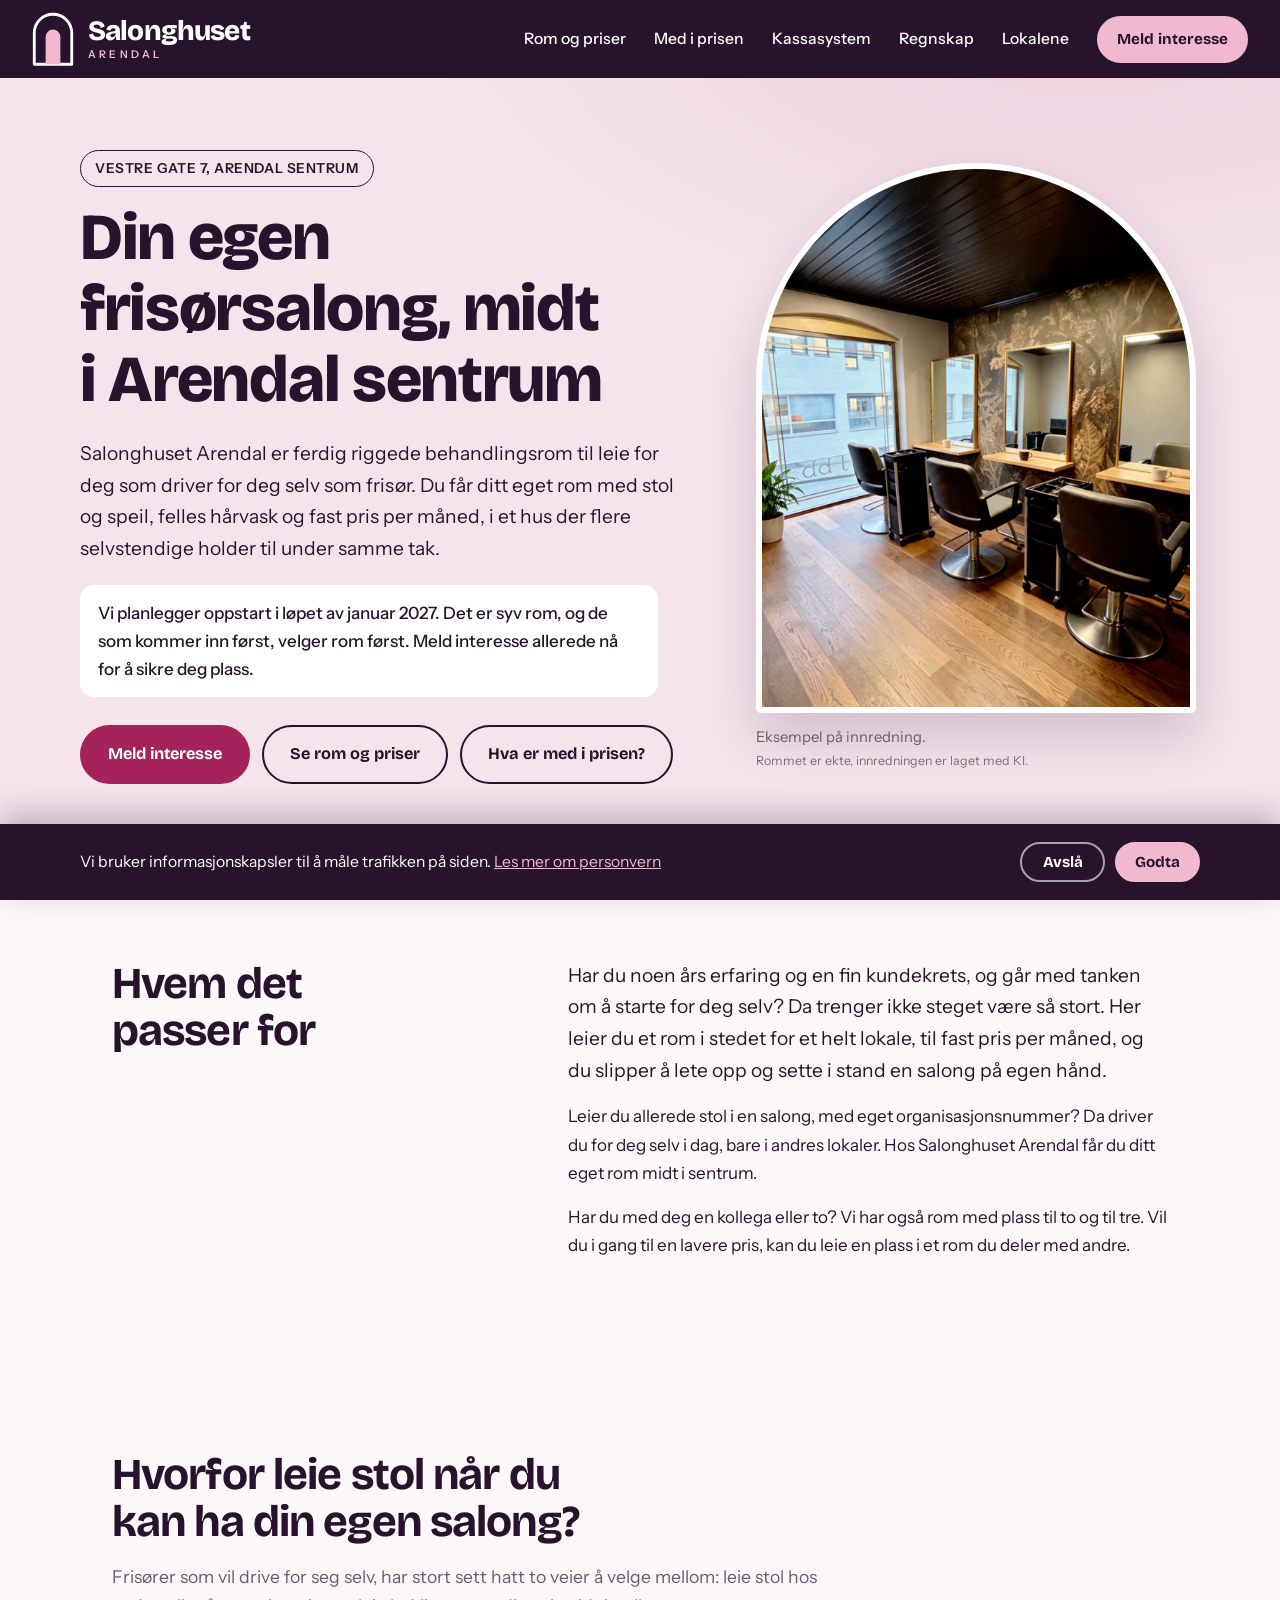
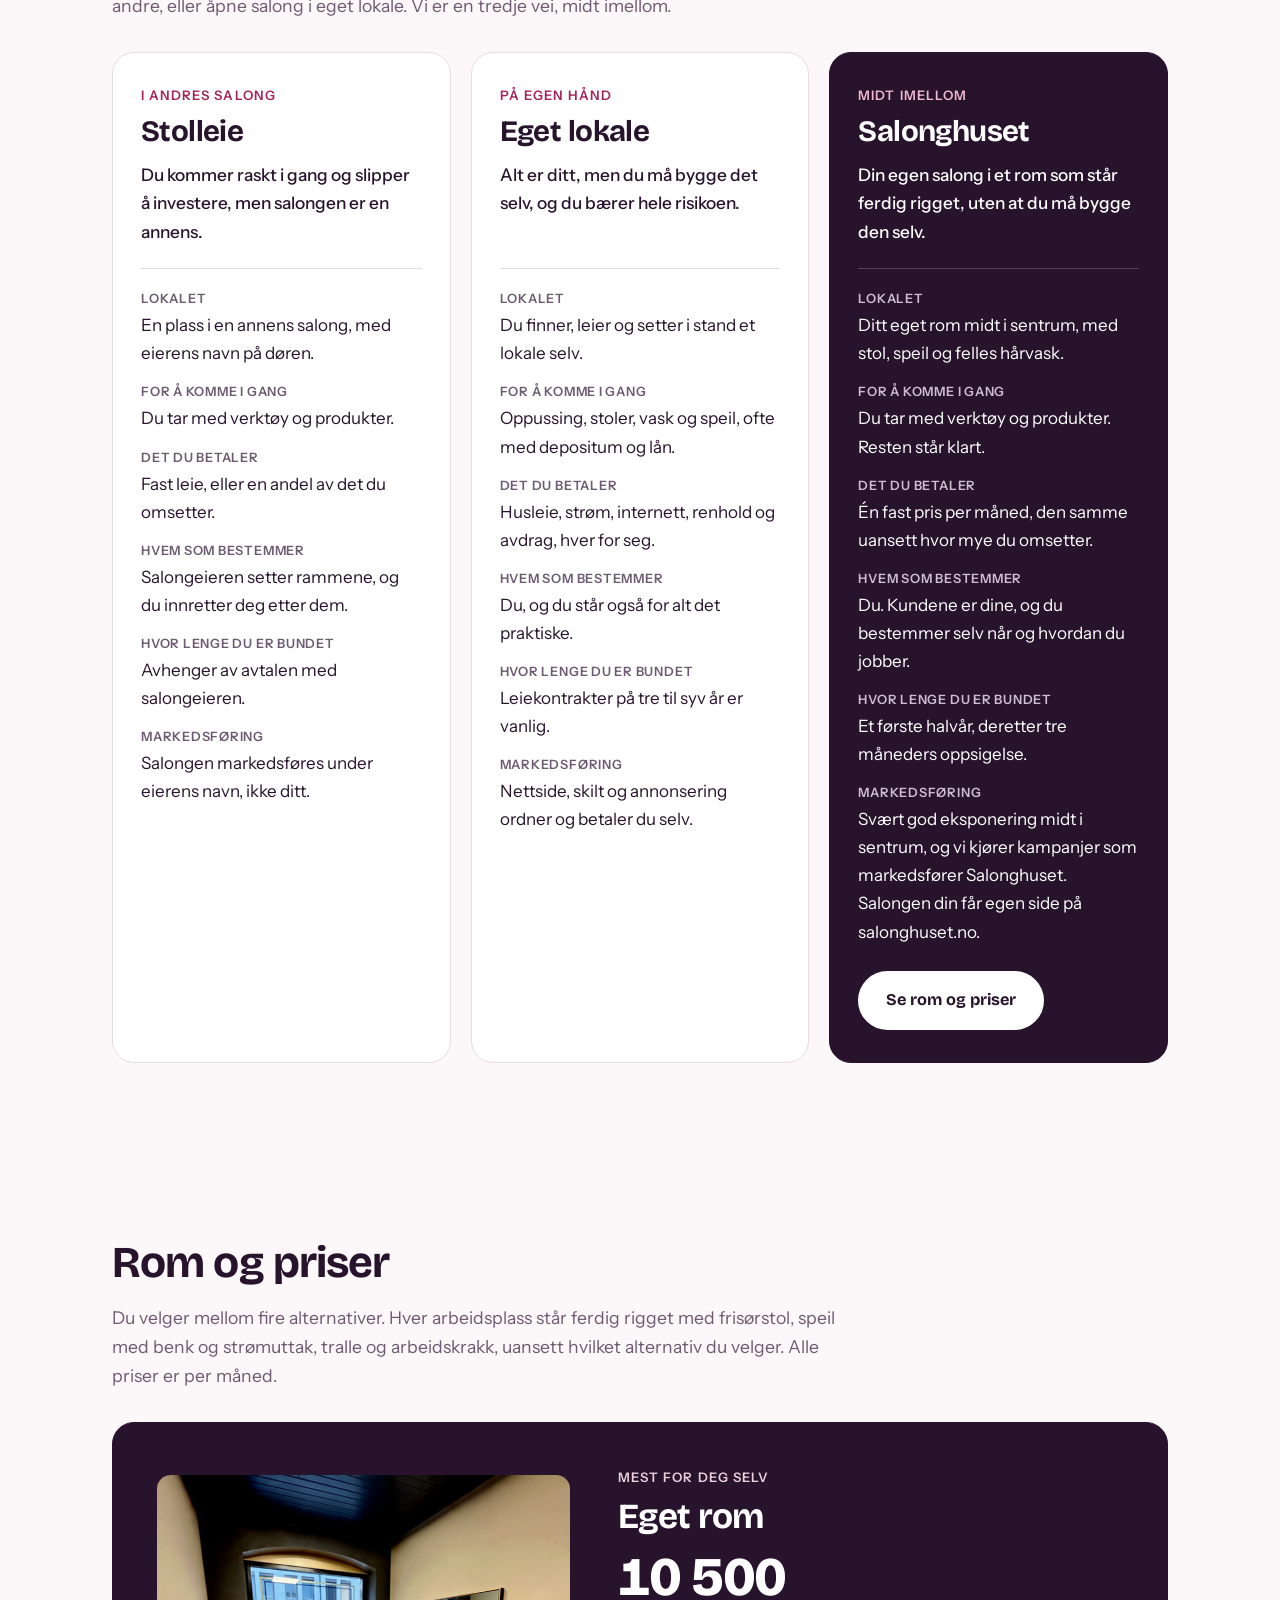
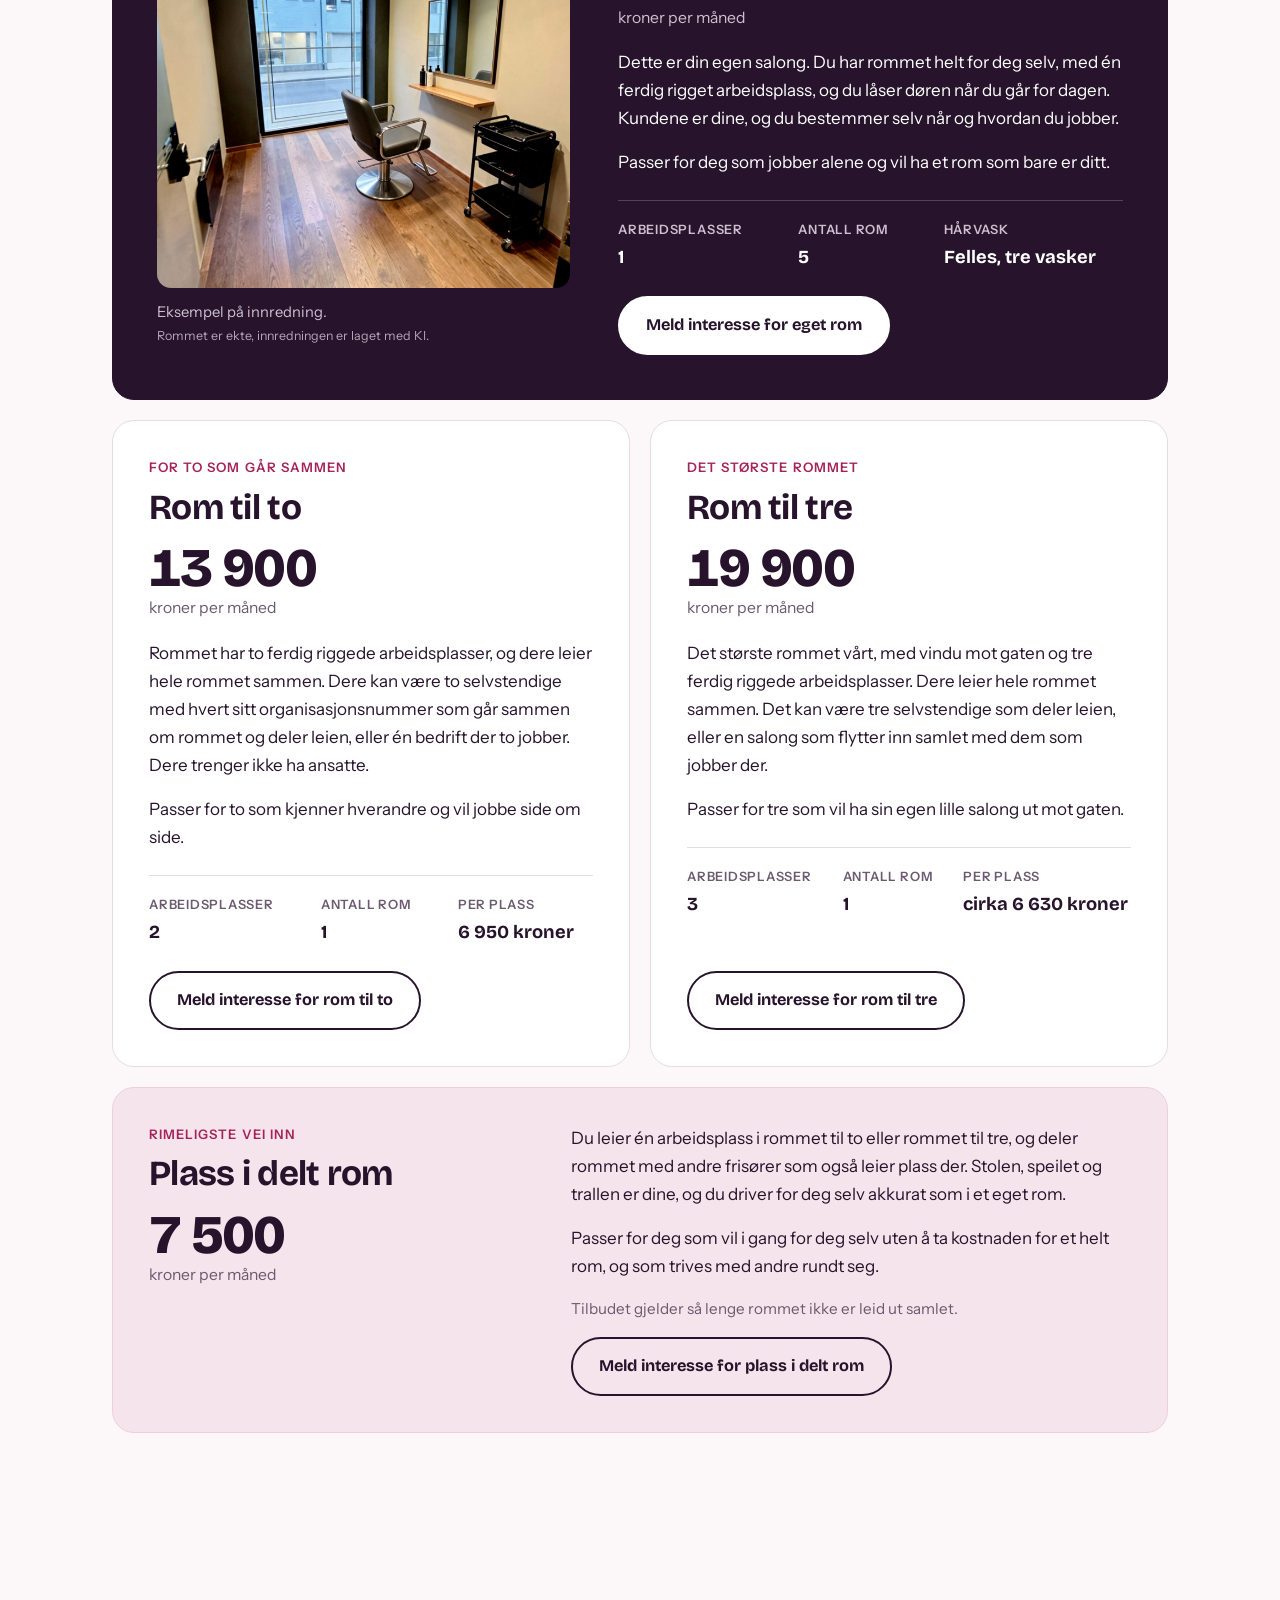
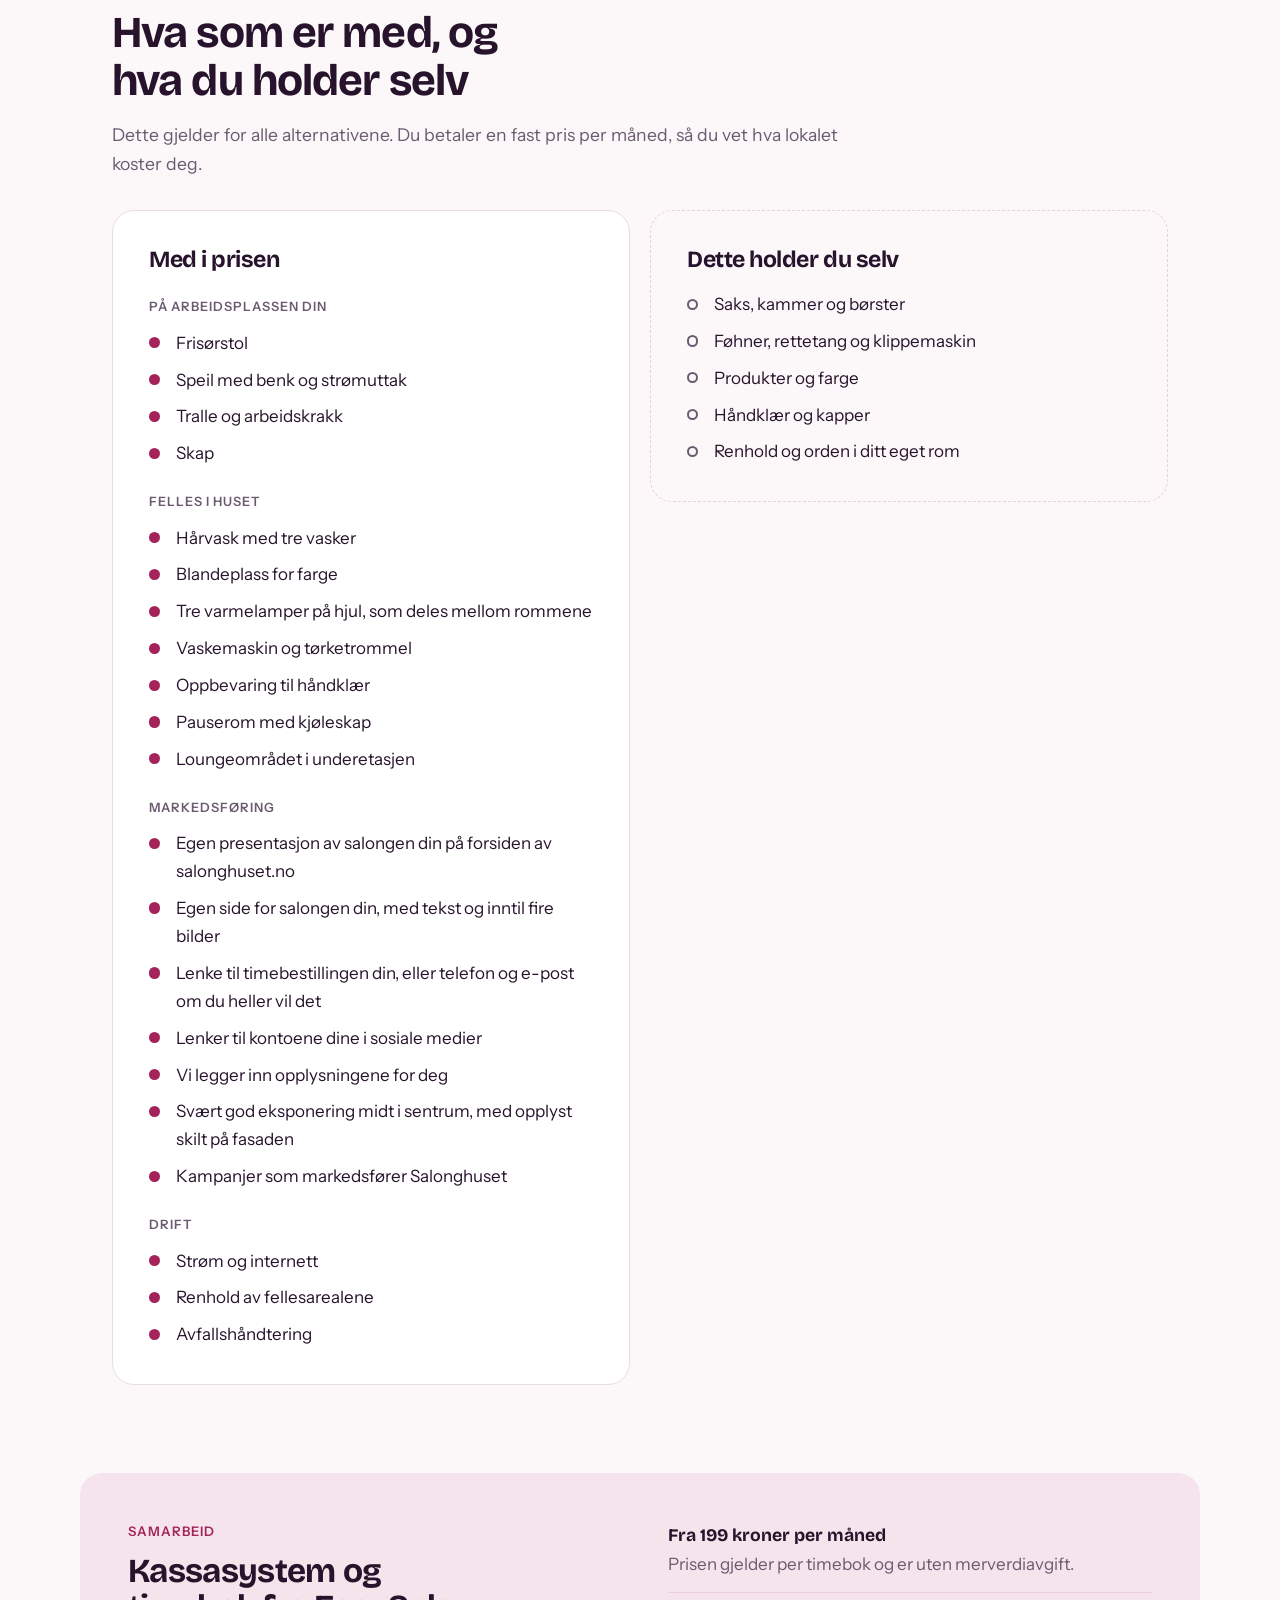
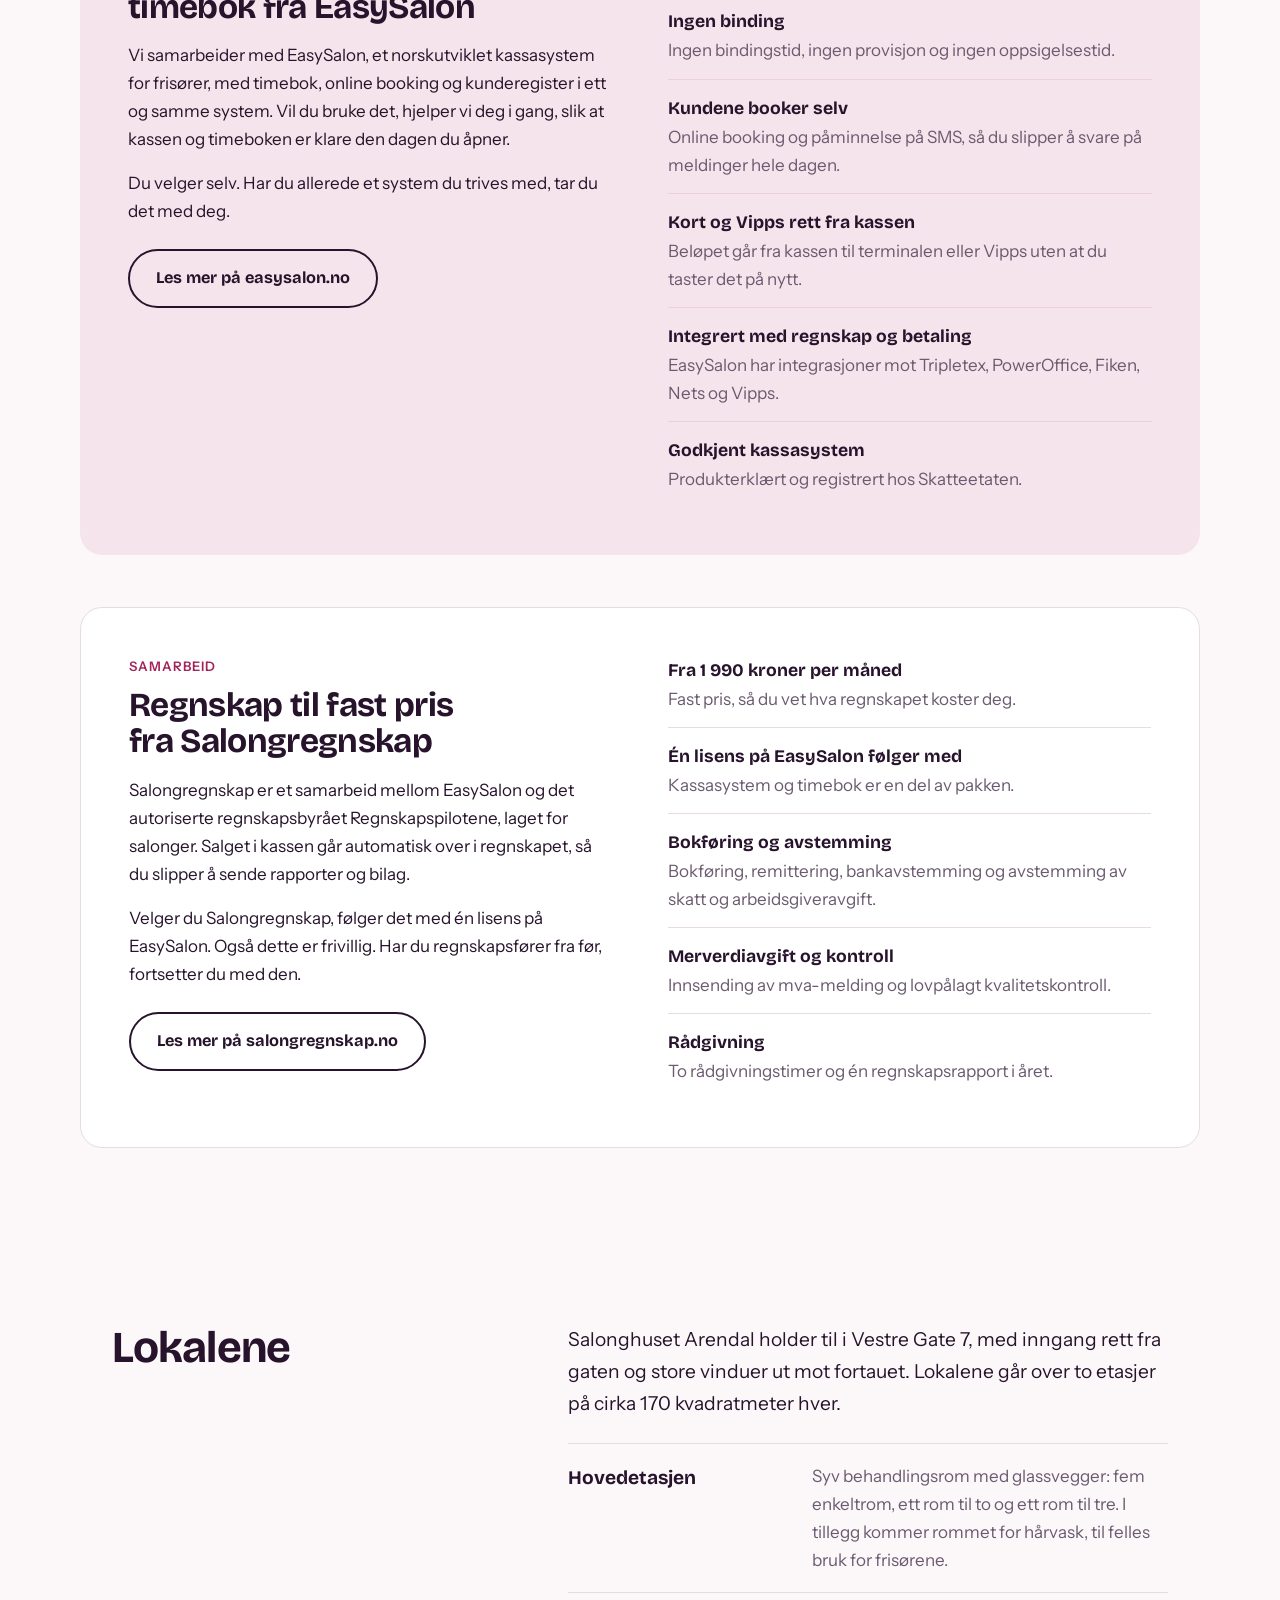
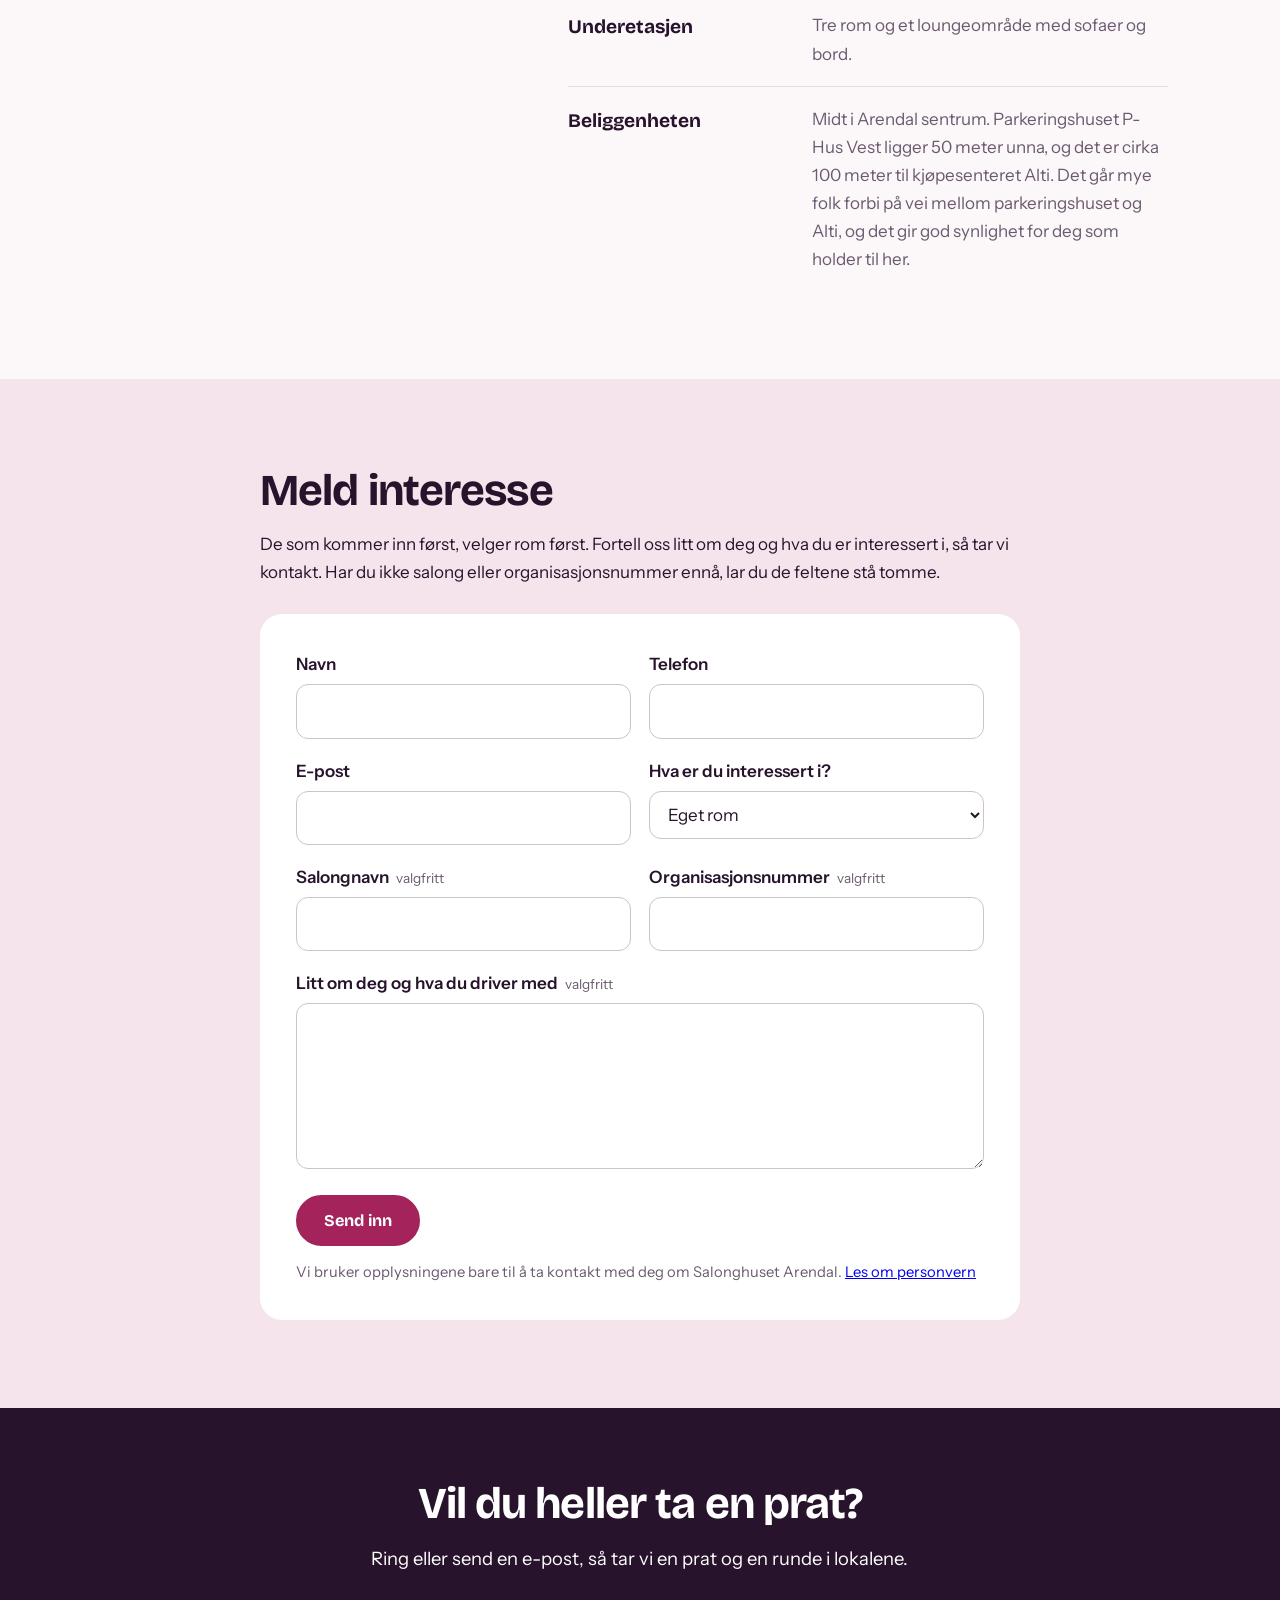
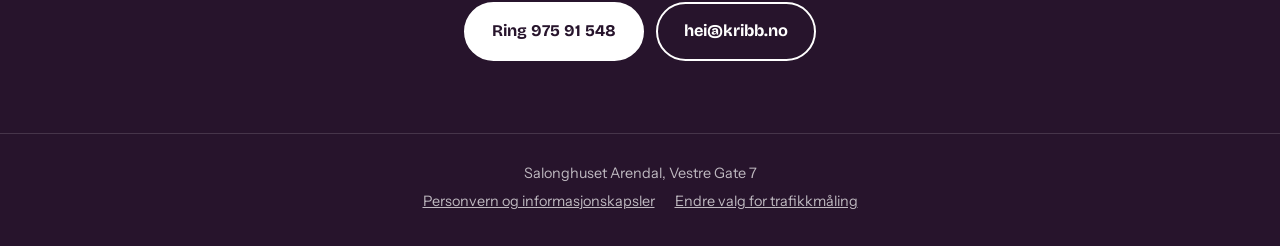
==== nettsted/lei-salong.html @ 4ea4614c "Ny forside for kundene, og siden for frisører flyttet til lei-salong Forsiden presenterer salongene " ====
<!doctype html>
<html lang="nb">
<head>
  <meta charset="utf-8">
  <meta name="viewport" content="width=device-width, initial-scale=1">
  <title>Salonghuset Arendal | Lei din egen frisørsalong i sentrum</title>
  <meta name="description" content="Ferdig riggede frisørrom til leie midt i Arendal sentrum. Eget rom med stol og speil, felles hårvask og fast pris per måned. Et alternativ til stolleie.">
  <meta name="robots" content="index, follow">
  <link rel="canonical" href="https://salonghuset.no/lei-salong">

  <!-- Google-taggen for trafikkmåling. Midlertidig lastet for alle, til taggen er verifisert
       hos Google. Den setter ikke informasjonskapsler før den besøkende har godtatt det.
       Valget håndteres i maling.js. -->
  <script>
    window.dataLayer = window.dataLayer || [];
    function gtag() { dataLayer.push(arguments); }
    var godtatt = false;
    try { godtatt = localStorage.getItem('samtykke-maling') === 'ja'; } catch (feil) {}
    gtag('consent', 'default', {
      analytics_storage: godtatt ? 'granted' : 'denied',
      ad_storage: 'denied',
      ad_user_data: 'denied',
      ad_personalization: 'denied'
    });
    gtag('js', new Date());
  </script>
  <script async src="https://www.googletagmanager.com/gtm.js?id=GTM-NJPCB22N"></script>

  <!-- Deling i sosiale medier og meldinger -->
  <meta property="og:type" content="website">
  <meta property="og:locale" content="nb_NO">
  <meta property="og:site_name" content="Salonghuset Arendal">
  <meta property="og:url" content="https://salonghuset.no/lei-salong">
  <meta property="og:title" content="Salonghuset Arendal | Lei din egen frisørsalong i sentrum">
  <meta property="og:description" content="Ferdig riggede frisørrom til leie midt i Arendal sentrum. Eget rom med stol og speil, felles hårvask og fast pris per måned. Et alternativ til stolleie.">
  <meta property="og:image" content="https://salonghuset.no/bilder/salonghuset-arendal-frisorsalong-til-leie.jpg">
  <meta property="og:image:type" content="image/jpeg">
  <meta property="og:image:width" content="1200">
  <meta property="og:image:height" content="630">
  <meta property="og:image:alt" content="Salonghuset Arendal: din egen frisørsalong, midt i Arendal sentrum. Bilde av et rom rigget med frisørstoler og speil.">
  <meta name="twitter:card" content="summary_large_image">
  <meta name="twitter:title" content="Salonghuset Arendal | Lei din egen frisørsalong i sentrum">
  <meta name="twitter:description" content="Ferdig riggede frisørrom til leie midt i Arendal sentrum. Eget rom med stol og speil, felles hårvask og fast pris per måned. Et alternativ til stolleie.">
  <meta name="twitter:image" content="https://salonghuset.no/bilder/salonghuset-arendal-frisorsalong-til-leie.jpg">

  <!-- Opplysninger til søkemotorene om nettstedet og om stedet -->
  <script type="application/ld+json">
    {
      "@context": "https://schema.org",
      "@graph": [
        {
          "@type": "WebSite",
          "@id": "https://salonghuset.no/#nettsted",
          "name": "Salonghuset Arendal",
          "alternateName": "Salonghuset",
          "url": "https://salonghuset.no/",
          "inLanguage": "nb"
        },
        {
          "@type": "WebPage",
          "@id": "https://salonghuset.no/lei-salong#side",
          "url": "https://salonghuset.no/lei-salong",
          "name": "Salonghuset Arendal | Lei din egen frisørsalong i sentrum",
          "description": "Ferdig riggede frisørrom til leie midt i Arendal sentrum. Eget rom med stol og speil, felles hårvask og fast pris per måned. Et alternativ til stolleie.",
          "inLanguage": "nb",
          "isPartOf": { "@id": "https://salonghuset.no/#nettsted" },
          "about": { "@id": "https://salonghuset.no/#sted" },
          "primaryImageOfPage": "https://salonghuset.no/bilder/salonghuset-arendal-frisorsalong-til-leie.jpg"
        },
        {
          "@type": "LocalBusiness",
          "@id": "https://salonghuset.no/#sted",
          "name": "Salonghuset Arendal",
          "description": "Ferdig riggede behandlingsrom til leie for selvstendige frisører, midt i Arendal sentrum.",
          "url": "https://salonghuset.no/",
          "telephone": "+47 975 91 548",
          "image": "https://salonghuset.no/bilder/salonghuset-arendal-frisorsalong-til-leie.jpg",
          "logo": "https://salonghuset.no/bilder/ikon-180.png",
          "address": {
            "@type": "PostalAddress",
            "streetAddress": "Vestre Gate 7",
            "addressLocality": "Arendal",
            "addressCountry": "NO"
          }
        }
      ]
    }
  </script>

  <link rel="icon" type="image/svg+xml" href="bilder/ikon.svg">
  <link rel="apple-touch-icon" href="bilder/ikon-180.png">
  <meta name="theme-color" content="#27142c">
  <link rel="preconnect" href="https://fonts.googleapis.com">
  <link rel="preconnect" href="https://fonts.gstatic.com" crossorigin>
  <link rel="stylesheet" href="https://fonts.googleapis.com/css2?family=Bricolage+Grotesque:opsz,wght@12..96,500;12..96,700;12..96,800&family=Instrument+Sans:wght@400;500;600&display=swap">
  <link rel="stylesheet" href="stil.css">
</head>
<body>

  <header class="sidehode">
    <a class="merke" href="index.html" aria-label="Salonghuset Arendal, til forsiden">
      <svg class="merke-emblem" viewBox="0 0 74 96" fill="none" aria-hidden="true">
        <path d="M4 92V37a33 33 0 0 1 66 0v55z" stroke="currentColor" stroke-width="5" stroke-linejoin="round"/>
        <path class="merke-rom" d="M24 92V44a13 13 0 0 1 26 0v48z"/>
      </svg>
      <span class="merke-tekst">
        <span class="merke-navn">Salonghuset</span>
        <span class="merke-tillegg">Arendal</span>
      </span>
    </a>
    <nav class="sidemeny" aria-label="Innhold">
      <a href="#alternativene">Rom og priser</a>
      <a href="#med-i-prisen">Med i prisen</a>
      <a href="#kassasystem">Kassasystem</a>
      <a href="#regnskap">Regnskap</a>
      <a href="#lokalene">Lokalene</a>
    </nav>
    <a class="knapp knapp-liten" href="#interesse">Meld interesse</a>
  </header>

  <main>

    <section class="topp" id="topp">
      <div class="topp-innhold">
        <div class="topp-tekst">
          <p class="stedsmerke">Vestre Gate 7, Arendal sentrum</p>
          <h1>Din egen frisørsalong, midt i Arendal sentrum</h1>
          <p class="ingress">
            Salonghuset Arendal er ferdig riggede behandlingsrom til leie for deg som driver for deg selv
            som frisør. Du får ditt eget rom med stol og speil, felles hårvask og fast pris per
            måned, i et hus der flere selvstendige holder til under samme tak.
          </p>
          <p class="oppstart">
            Vi planlegger oppstart i løpet av januar 2027. Det er syv rom, og de som kommer inn
            først, velger rom først. Meld interesse allerede nå for å sikre deg plass.
          </p>
          <div class="knapperad">
            <a class="knapp" href="#interesse">Meld interesse</a>
            <a class="knapp knapp-lys" href="#alternativene">Se rom og priser</a>
            <a class="knapp knapp-lys" href="#med-i-prisen">Hva er med i prisen?</a>
          </div>
        </div>
        <figure class="topp-bilde">
          <img src="bilder/frisorrom-illustrasjon.jpg" alt="Illustrasjon av et rom mot gaten rigget for frisør, med tre stoler, speil og traller" width="1500" height="1500">
          <figcaption>
            Eksempel på innredning.
            <span class="bildemerknad">Rommet er ekte, innredningen er laget med KI.</span>
          </figcaption>
        </figure>
      </div>
    </section>

    <section class="for-hvem" id="for-hvem">
      <h2>Hvem det passer for</h2>
      <div class="for-hvem-tekst">
        <p>
          Har du noen års erfaring og en fin kundekrets, og går med tanken om å starte for deg
          selv? Da trenger ikke steget være så stort. Her leier du et rom i stedet for et helt
          lokale, til fast pris per måned, og du slipper å lete opp og sette i stand en salong på
          egen hånd.
        </p>
        <p>
          Leier du allerede stol i en salong, med eget organisasjonsnummer? Da driver du for deg
          selv i dag, bare i andres lokaler. Hos Salonghuset Arendal får du ditt eget rom midt i sentrum.
        </p>
        <p>
          Har du med deg en kollega eller to? Vi har også rom med plass til to og til tre. Vil
          du i gang til en lavere pris, kan du leie en plass i et rom du deler med andre.
        </p>
      </div>
    </section>

    <section class="veiene" id="veiene">
      <div class="seksjonsinnledning">
        <h2>Hvorfor leie stol når du kan ha din egen salong?</h2>
        <p>
          Frisører som vil drive for seg selv, har stort sett hatt to veier å velge mellom: leie
          stol hos andre, eller åpne salong i eget lokale. Vi er en tredje vei, midt imellom.
        </p>
      </div>
      <div class="veirad">
        <article class="vei">
          <p class="alternativ-merke">I andres salong</p>
          <h3>Stolleie</h3>
          <p class="vei-kort">
            Du kommer raskt i gang og slipper å investere, men salongen er en annens.
          </p>
          <dl class="punkter">
            <div><dt>Lokalet</dt><dd>En plass i en annens salong, med eierens navn på døren.</dd></div>
            <div><dt>For å komme i gang</dt><dd>Du tar med verktøy og produkter.</dd></div>
            <div><dt>Det du betaler</dt><dd>Fast leie, eller en andel av det du omsetter.</dd></div>
            <div><dt>Hvem som bestemmer</dt><dd>Salongeieren setter rammene, og du innretter deg etter dem.</dd></div>
            <div><dt>Hvor lenge du er bundet</dt><dd>Avhenger av avtalen med salongeieren.</dd></div>
            <div><dt>Markedsføring</dt><dd>Salongen markedsføres under eierens navn, ikke ditt.</dd></div>
          </dl>
        </article>

        <article class="vei">
          <p class="alternativ-merke">På egen hånd</p>
          <h3>Eget lokale</h3>
          <p class="vei-kort">
            Alt er ditt, men du må bygge det selv, og du bærer hele risikoen.
          </p>
          <dl class="punkter">
            <div><dt>Lokalet</dt><dd>Du finner, leier og setter i stand et lokale selv.</dd></div>
            <div><dt>For å komme i gang</dt><dd>Oppussing, stoler, vask og speil, ofte med depositum og lån.</dd></div>
            <div><dt>Det du betaler</dt><dd>Husleie, strøm, internett, renhold og avdrag, hver for seg.</dd></div>
            <div><dt>Hvem som bestemmer</dt><dd>Du, og du står også for alt det praktiske.</dd></div>
            <div><dt>Hvor lenge du er bundet</dt><dd>Leiekontrakter på tre til syv år er vanlig.</dd></div>
            <div><dt>Markedsføring</dt><dd>Nettside, skilt og annonsering ordner og betaler du selv.</dd></div>
          </dl>
        </article>

        <article class="vei vei-vaar">
          <p class="alternativ-merke">Midt imellom</p>
          <h3>Salonghuset</h3>
          <p class="vei-kort">
            Din egen salong i et rom som står ferdig rigget, uten at du må bygge den selv.
          </p>
          <dl class="punkter">
            <div><dt>Lokalet</dt><dd>Ditt eget rom midt i sentrum, med stol, speil og felles hårvask.</dd></div>
            <div><dt>For å komme i gang</dt><dd>Du tar med verktøy og produkter. Resten står klart.</dd></div>
            <div><dt>Det du betaler</dt><dd>Én fast pris per måned, den samme uansett hvor mye du omsetter.</dd></div>
            <div><dt>Hvem som bestemmer</dt><dd>Du. Kundene er dine, og du bestemmer selv når og hvordan du jobber.</dd></div>
            <div><dt>Hvor lenge du er bundet</dt><dd>Et første halvår, deretter tre måneders oppsigelse.</dd></div>
            <div><dt>Markedsføring</dt><dd>Svært god eksponering midt i sentrum, og vi kjører kampanjer som markedsfører Salonghuset. Salongen din får egen side på salonghuset.no.</dd></div>
          </dl>
          <a class="knapp" href="#alternativene">Se rom og priser</a>
        </article>
      </div>
    </section>

    <section class="alternativene" id="alternativene">
      <div class="seksjonsinnledning">
        <h2>Rom og priser</h2>
        <p>
          Du velger mellom fire alternativer. Hver arbeidsplass står ferdig rigget med
          frisørstol, speil med benk og strømuttak, tralle og arbeidskrakk, uansett hvilket
          alternativ du velger. Alle priser er per måned.
        </p>
      </div>

      <article class="alternativ alternativ-med-bilde" id="eget-rom">
        <figure class="alternativ-bilde">
          <img src="bilder/frisorrom-en-stol-illustrasjon.jpg" alt="Illustrasjon av et lite rom mot gaten rigget for frisør, med én stol, speil, hylle og tralle" width="1500" height="1500" loading="lazy">
          <figcaption>
            Eksempel på innredning.
            <span class="bildemerknad">Rommet er ekte, innredningen er laget med KI.</span>
          </figcaption>
        </figure>
        <div class="alternativ-innhold">
          <p class="alternativ-merke">Mest for deg selv</p>
          <h3>Eget rom</h3>
          <p class="pris"><span class="belop">10 500</span> kroner per måned</p>
          <p>
            Dette er din egen salong. Du har rommet helt for deg selv, med én ferdig rigget
            arbeidsplass, og du låser døren når du går for dagen. Kundene er dine, og du
            bestemmer selv når og hvordan du jobber.
          </p>
          <p>
            Passer for deg som jobber alene og vil ha et rom som bare er ditt.
          </p>
          <dl class="fakta">
            <div><dt>Arbeidsplasser</dt><dd>1</dd></div>
            <div><dt>Antall rom</dt><dd>5</dd></div>
            <div><dt>Hårvask</dt><dd>Felles, tre vasker</dd></div>
          </dl>
          <a class="knapp velg-alternativ" href="#interesse" data-alternativ="Eget rom">Meld interesse for eget rom</a>
        </div>
      </article>

      <div class="alternativrad">
        <article class="alternativ" id="rom-til-to">
          <p class="alternativ-merke">For to som går sammen</p>
          <h3>Rom til to</h3>
          <p class="pris"><span class="belop">13 900</span> kroner per måned</p>
          <p>
            Rommet har to ferdig riggede arbeidsplasser, og dere leier hele rommet sammen. Dere
            kan være to selvstendige med hvert sitt organisasjonsnummer som går sammen om rommet
            og deler leien, eller én bedrift der to jobber. Dere trenger ikke ha ansatte.
          </p>
          <p>
            Passer for to som kjenner hverandre og vil jobbe side om side.
          </p>
          <dl class="fakta">
            <div><dt>Arbeidsplasser</dt><dd>2</dd></div>
            <div><dt>Antall rom</dt><dd>1</dd></div>
            <div><dt>Per plass</dt><dd>6 950 kroner</dd></div>
          </dl>
          <a class="knapp knapp-lys velg-alternativ" href="#interesse" data-alternativ="Rom til to">Meld interesse for rom til to</a>
        </article>

        <article class="alternativ" id="rom-til-tre">
          <p class="alternativ-merke">Det største rommet</p>
          <h3>Rom til tre</h3>
          <p class="pris"><span class="belop">19 900</span> kroner per måned</p>
          <p>
            Det største rommet vårt, med vindu mot gaten og tre ferdig riggede arbeidsplasser.
            Dere leier hele rommet sammen. Det kan være tre selvstendige som deler leien, eller
            en salong som flytter inn samlet med dem som jobber der.
          </p>
          <p>
            Passer for tre som vil ha sin egen lille salong ut mot gaten.
          </p>
          <dl class="fakta">
            <div><dt>Arbeidsplasser</dt><dd>3</dd></div>
            <div><dt>Antall rom</dt><dd>1</dd></div>
            <div><dt>Per plass</dt><dd>cirka 6 630 kroner</dd></div>
          </dl>
          <a class="knapp knapp-lys velg-alternativ" href="#interesse" data-alternativ="Rom til tre">Meld interesse for rom til tre</a>
        </article>
      </div>

      <article class="alternativ alternativ-delt" id="plass-i-delt-rom">
        <div>
          <p class="alternativ-merke">Rimeligste vei inn</p>
          <h3>Plass i delt rom</h3>
          <p class="pris"><span class="belop">7 500</span> kroner per måned</p>
        </div>
        <div>
          <p>
            Du leier én arbeidsplass i rommet til to eller rommet til tre, og deler rommet med
            andre frisører som også leier plass der. Stolen, speilet og trallen er dine, og du
            driver for deg selv akkurat som i et eget rom.
          </p>
          <p>
            Passer for deg som vil i gang for deg selv uten å ta kostnaden for et helt rom, og
            som trives med andre rundt seg.
          </p>
          <p class="forbehold">
            Tilbudet gjelder så lenge rommet ikke er leid ut samlet.
          </p>
          <a class="knapp knapp-lys velg-alternativ" href="#interesse" data-alternativ="Plass i delt rom">Meld interesse for plass i delt rom</a>
        </div>
      </article>
    </section>

    <section class="med-i-prisen" id="med-i-prisen">
      <div class="seksjonsinnledning">
        <h2>Hva som er med, og hva du holder selv</h2>
        <p>
          Dette gjelder for alle alternativene. Du betaler en fast pris per måned, så du vet hva
          lokalet koster deg.
        </p>
      </div>
      <div class="med-og-selv">
        <div class="oversikt oversikt-med">
          <h3>Med i prisen</h3>
          <h4>På arbeidsplassen din</h4>
          <ul>
            <li>Frisørstol</li>
            <li>Speil med benk og strømuttak</li>
            <li>Tralle og arbeidskrakk</li>
            <li>Skap</li>
          </ul>
          <h4>Felles i huset</h4>
          <ul>
            <li>Hårvask med tre vasker</li>
            <li>Blandeplass for farge</li>
            <li>Tre varmelamper på hjul, som deles mellom rommene</li>
            <li>Vaskemaskin og tørketrommel</li>
            <li>Oppbevaring til håndklær</li>
            <li>Pauserom med kjøleskap</li>
            <li>Loungeområdet i underetasjen</li>
          </ul>
          <h4>Markedsføring</h4>
          <ul>
            <li>Egen presentasjon av salongen din på forsiden av salonghuset.no</li>
            <li>Egen side for salongen din, med tekst og inntil fire bilder</li>
            <li>Lenke til timebestillingen din, eller telefon og e-post om du heller vil det</li>
            <li>Lenker til kontoene dine i sosiale medier</li>
            <li>Vi legger inn opplysningene for deg</li>
          <li>Svært god eksponering midt i sentrum, med opplyst skilt på fasaden</li>
          <li>Kampanjer som markedsfører Salonghuset</li>
          </ul>
          <h4>Drift</h4>
          <ul>
            <li>Strøm og internett</li>
            <li>Renhold av fellesarealene</li>
            <li>Avfallshåndtering</li>
          </ul>
        </div>
        <div class="oversikt oversikt-selv">
          <h3>Dette holder du selv</h3>
          <ul>
            <li>Saks, kammer og børster</li>
            <li>Føhner, rettetang og klippemaskin</li>
            <li>Produkter og farge</li>
            <li>Håndklær og kapper</li>
            <li>Renhold og orden i ditt eget rom</li>
          </ul>
        </div>
      </div>
    </section>

    <section class="kassasystem" id="kassasystem">
      <div class="kassasystem-innhold">
        <div class="kassasystem-tekst">
          <p class="alternativ-merke">Samarbeid</p>
          <h2>Kassasystem og timebok fra EasySalon</h2>
          <p>
            Vi samarbeider med EasySalon, et norskutviklet kassasystem for frisører, med timebok,
            online booking og kunderegister i ett og samme system. Vil du bruke det, hjelper vi
            deg i gang, slik at kassen og timeboken er klare den dagen du åpner.
          </p>
          <p>
            Du velger selv. Har du allerede et system du trives med, tar du det med deg.
          </p>
          <a class="knapp knapp-lys" href="https://easysalon.no/" target="_blank" rel="noopener">Les mer på easysalon.no</a>
        </div>
        <ul class="kassasystem-punkter">
          <li>
            <strong>Fra 199 kroner per måned</strong>
            Prisen gjelder per timebok og er uten merverdiavgift.
          </li>
          <li>
            <strong>Ingen binding</strong>
            Ingen bindingstid, ingen provisjon og ingen oppsigelsestid.
          </li>
          <li>
            <strong>Kundene booker selv</strong>
            Online booking og påminnelse på SMS, så du slipper å svare på meldinger hele dagen.
          </li>
          <li>
            <strong>Kort og Vipps rett fra kassen</strong>
            Beløpet går fra kassen til terminalen eller Vipps uten at du taster det på nytt.
          </li>
          <li>
            <strong>Integrert med regnskap og betaling</strong>
            EasySalon har integrasjoner mot Tripletex, PowerOffice, Fiken, Nets og Vipps.
          </li>
          <li>
            <strong>Godkjent kassasystem</strong>
            Produkterklært og registrert hos Skatteetaten.
          </li>
        </ul>
      </div>
    </section>

    <section class="kassasystem" id="regnskap">
      <div class="kassasystem-innhold kassasystem-lys">
        <div class="kassasystem-tekst">
          <p class="alternativ-merke">Samarbeid</p>
          <h2>Regnskap til fast pris fra Salongregnskap</h2>
          <p>
            Salongregnskap er et samarbeid mellom EasySalon og det autoriserte regnskapsbyrået
            Regnskapspilotene, laget for salonger. Salget i kassen går automatisk over i
            regnskapet, så du slipper å sende rapporter og bilag.
          </p>
          <p>
            Velger du Salongregnskap, følger det med én lisens på EasySalon. Også dette er
            frivillig. Har du regnskapsfører fra før, fortsetter du med den.
          </p>
          <a class="knapp knapp-lys" href="https://salongregnskap.no/" target="_blank" rel="noopener">Les mer på salongregnskap.no</a>
        </div>
        <ul class="kassasystem-punkter">
          <li>
            <strong>Fra 1 990 kroner per måned</strong>
            Fast pris, så du vet hva regnskapet koster deg.
          </li>
          <li>
            <strong>Én lisens på EasySalon følger med</strong>
            Kassasystem og timebok er en del av pakken.
          </li>
          <li>
            <strong>Bokføring og avstemming</strong>
            Bokføring, remittering, bankavstemming og avstemming av skatt og arbeidsgiveravgift.
          </li>
          <li>
            <strong>Merverdiavgift og kontroll</strong>
            Innsending av mva-melding og lovpålagt kvalitetskontroll.
          </li>
          <li>
            <strong>Rådgivning</strong>
            To rådgivningstimer og én regnskapsrapport i året.
          </li>
        </ul>
      </div>
    </section>

    <section class="lokalene" id="lokalene">
      <h2>Lokalene</h2>
      <div class="lokalene-tekst">
        <p>
          Salonghuset Arendal holder til i Vestre Gate 7, med inngang rett fra gaten og store vinduer ut mot
          fortauet. Lokalene går over to etasjer på cirka 170 kvadratmeter hver.
        </p>
        <dl class="etasjer">
          <div>
            <dt>Hovedetasjen</dt>
            <dd>
              Syv behandlingsrom med glassvegger: fem enkeltrom, ett rom til to og ett rom til
              tre. I tillegg kommer rommet for hårvask, til felles bruk for frisørene.
            </dd>
          </div>
          <div>
            <dt>Underetasjen</dt>
            <dd>Tre rom og et loungeområde med sofaer og bord.</dd>
          </div>
          <div>
            <dt>Beliggenheten</dt>
            <dd>
              Midt i Arendal sentrum. Parkeringshuset P-Hus Vest ligger 50 meter unna, og det er
              cirka 100 meter til kjøpesenteret Alti. Det går mye folk forbi på vei mellom
              parkeringshuset og Alti, og det gir god synlighet for deg som holder til her.
            </dd>
          </div>
        </dl>
      </div>
    </section>

    <section class="interesse" id="interesse">
      <div class="interesse-innhold">
        <h2>Meld interesse</h2>
        <p>
          De som kommer inn først, velger rom først. Fortell oss litt om deg og hva du er
          interessert i, så tar vi kontakt. Har du ikke salong eller organisasjonsnummer ennå,
          lar du de feltene stå tomme.
        </p>

        <form id="interesseskjema" class="skjema">
          <div class="skjemafelt">
            <label for="navn">Navn</label>
            <input id="navn" name="navn" type="text" autocomplete="name" maxlength="200" required>
          </div>
          <div class="skjemafelt">
            <label for="telefon">Telefon</label>
            <input id="telefon" name="telefon" type="tel" autocomplete="tel" minlength="5" maxlength="30" required>
          </div>
          <div class="skjemafelt">
            <label for="epost">E-post</label>
            <input id="epost" name="epost" type="email" autocomplete="email" maxlength="200" required>
          </div>
          <div class="skjemafelt">
            <label for="alternativ">Hva er du interessert i?</label>
            <select id="alternativ" name="alternativ">
              <option>Eget rom</option>
              <option>Rom til to</option>
              <option>Rom til tre</option>
              <option>Plass i delt rom</option>
              <option>Leie enkelte dager</option>
              <option>Vet ikke ennå</option>
            </select>
          </div>
          <div class="skjemafelt">
            <label for="salongnavn">Salongnavn <span class="valgfritt">valgfritt</span></label>
            <input id="salongnavn" name="salongnavn" type="text" autocomplete="organization" maxlength="200">
          </div>
          <div class="skjemafelt">
            <label for="organisasjonsnummer">Organisasjonsnummer <span class="valgfritt">valgfritt</span></label>
            <input id="organisasjonsnummer" name="organisasjonsnummer" type="text" inputmode="numeric" maxlength="11">
          </div>
          <div class="skjemafelt skjemafelt-bredt">
            <label for="melding">Litt om deg og hva du driver med <span class="valgfritt">valgfritt</span></label>
            <textarea id="melding" name="melding" rows="5" maxlength="2000"></textarea>
          </div>
          <div class="skjult-felt" aria-hidden="true">
            <label for="robotfelt">La dette feltet stå tomt</label>
            <input id="robotfelt" name="_gotcha" type="text" tabindex="-1" autocomplete="off">
          </div>
          <div class="skjemafelt-bredt">
            <button class="knapp" type="submit">Send inn</button>
            <p class="skjema-merknad">
              Vi bruker opplysningene bare til å ta kontakt med deg om Salonghuset Arendal.
              <a href="personvern.html">Les om personvern</a>
            </p>
          </div>
        </form>

        <p id="skjema-tilbakemelding" class="skjema-tilbakemelding" role="status" hidden></p>
      </div>
    </section>

    <section class="kontakt" id="kontakt">
      <h2>Vil du heller ta en prat?</h2>
      <p>
        Ring eller send en e-post, så tar vi en prat og en runde i lokalene.
      </p>
      <div class="knapperad">
        <a class="knapp" href="tel:+4797591548">Ring 975 91 548</a>
        <a class="knapp knapp-lys" href="mailto:hei@kribb.no?subject=Salonghuset%20Arendal">hei@kribb.no</a>
      </div>
    </section>

  </main>

  <footer class="sidefot">
    <p>Salonghuset Arendal, Vestre Gate 7</p>
    <p class="sidefot-lenker">
      <a href="personvern.html">Personvern og informasjonskapsler</a>
      <button type="button" class="endre-samtykke" hidden>Endre valg for trafikkmåling</button>
    </p>
  </footer>

  <script src="skjema.js"></script>
  <script src="maling.js"></script>

</body>
</html>
---- nettsted/stil.css ----
/* Uttrykket for Salonghuset Arendal: lys, rosa-lilla grunn, mørk aubergine i teksten og en
   bærfarge i knapper og priser. Toppbildet har bue i overkant, som et salongspeil. */
:root {
  --grunn: #fcf8fa;
  --flate: #ffffff;
  --rosa: #f6e4ec;
  --rosa-dyp: #edcfdc;
  --rosa-lys: #f0b9cf;
  --blekk: #27142c;
  --dempet: #6b5a70;
  --baer: #a3235a;
  --baer-mork: #7f1845;
  --messing: #c39650;
  --linje: #e8dce4;
  --overskrift: 'Bricolage Grotesque', 'Segoe UI', system-ui, sans-serif;
  --brodtekst: 'Instrument Sans', 'Segoe UI', system-ui, -apple-system, sans-serif;
  --sidebredde: 1120px;
  --marg: 20px;
  --runding: 22px;
}

*,
*::before,
*::after {
  box-sizing: border-box;
}

html {
  scroll-behavior: smooth;
}

body {
  margin: 0;
  background: var(--grunn);
  color: var(--blekk);
  font-family: var(--brodtekst);
  font-size: 1.0625rem;
  line-height: 1.65;
  -webkit-text-size-adjust: 100%;
}

img {
  display: block;
  max-width: 100%;
  height: auto;
}

h1,
h2,
h3 {
  font-family: var(--overskrift);
  line-height: 1.08;
  margin: 0;
  text-wrap: balance;
  letter-spacing: -0.02em;
}

h1 {
  font-size: clamp(2.4rem, 7.2vw, 4.1rem);
  font-weight: 800;
}

h2 {
  font-size: clamp(1.9rem, 4.6vw, 2.75rem);
  font-weight: 700;
}

h3 {
  font-size: 1.25rem;
  font-weight: 700;
}

p {
  margin: 0 0 1rem;
}

section[id],
article[id] {
  scroll-margin-top: 112px;
}

a:focus-visible,
button:focus-visible {
  outline: 3px solid var(--baer);
  outline-offset: 3px;
}

/* Sidehodet med navnet satt i overskriftsskriften */
.sidehode {
  position: sticky;
  top: 0;
  z-index: 10;
  display: flex;
  align-items: center;
  justify-content: space-between;
  gap: 16px;
  padding: 12px var(--marg);
  background: var(--blekk);
  color: #ffffff;
}

.merke {
  display: flex;
  align-items: center;
  gap: 0.5em;
  color: #ffffff;
  font-size: 1.28rem;
  text-decoration: none;
  line-height: 1;
}

/* Logoen: speilbuen i hvitt med det rosa rommet inni, og navnet i to linjer ved siden av.
   Størrelsen på hele logoen følger skriftstørrelsen på .merke. */
.merke-emblem {
  width: 1.5em;
  height: auto;
  flex: none;
}

.merke-rom {
  fill: var(--rosa-lys);
}

.merke-tekst {
  display: flex;
  flex-direction: column;
}

.merke-navn {
  font-family: var(--overskrift);
  font-size: 1em;
  font-weight: 800;
  line-height: 0.98;
  letter-spacing: -0.03em;
}

.merke-tillegg {
  margin-top: 0.5em;
  color: var(--rosa-lys);
  font-size: 0.6rem;
  font-weight: 600;
  letter-spacing: 0.3em;
  text-transform: uppercase;
}

.merke:focus-visible,
.sidehode .knapp:focus-visible,
.sidemeny a:focus-visible {
  outline-color: #ffffff;
}

.sidehode .knapp {
  background: var(--rosa-lys);
  border-color: var(--rosa-lys);
  color: var(--blekk);
}

.sidehode .knapp:hover {
  background: #ffffff;
  border-color: #ffffff;
}

.sidemeny {
  display: none;
}

.sidemeny a {
  color: #ffffff;
  font-weight: 500;
  font-size: 0.98rem;
  text-decoration: none;
}

.sidemeny a:hover {
  color: var(--rosa-lys);
}

/* Knapper */
.knapp {
  display: inline-block;
  padding: 14px 26px;
  border: 2px solid var(--baer);
  border-radius: 999px;
  background: var(--baer);
  color: #ffffff;
  font-family: var(--overskrift);
  font-size: 1.02rem;
  font-weight: 700;
  text-decoration: none;
  text-align: center;
  cursor: pointer;
  transition: background 0.2s ease, border-color 0.2s ease, color 0.2s ease;
}

.knapp:hover {
  background: var(--baer-mork);
  border-color: var(--baer-mork);
}

.knapp-lys {
  background: transparent;
  border-color: var(--blekk);
  color: var(--blekk);
}

.knapp-lys:hover {
  background: var(--blekk);
  border-color: var(--blekk);
  color: #ffffff;
}

.knapp-liten {
  padding: 9px 18px;
  font-size: 0.95rem;
}

.knapperad {
  display: flex;
  flex-wrap: wrap;
  gap: 12px;
  margin-top: 1.75rem;
}

/* Felles ramme for seksjonene */
main > section {
  padding: 60px var(--marg);
}

.for-hvem,
.alternativene,
.med-i-prisen,
.lokalene,
.topp-innhold {
  max-width: var(--sidebredde);
  margin: 0 auto;
}

.seksjonsinnledning {
  max-width: 44em;
  margin-bottom: 2rem;
}

.seksjonsinnledning p {
  margin: 1rem 0 0;
  color: var(--dempet);
  font-size: 1.1rem;
}

/* Toppseksjonen */
main > .topp {
  background:
    radial-gradient(60rem 30rem at 85% -10%, var(--rosa-dyp), transparent 70%),
    var(--rosa);
  padding-top: 44px;
}

.topp-innhold {
  display: grid;
  gap: 40px;
}

.stedsmerke {
  display: inline-block;
  margin: 0 0 1rem;
  padding: 6px 14px;
  border: 1.5px solid var(--blekk);
  border-radius: 999px;
  font-size: 0.86rem;
  font-weight: 600;
  letter-spacing: 0.04em;
  text-transform: uppercase;
}

.ingress {
  margin-top: 1.4rem;
  font-size: 1.2rem;
  max-width: 34em;
}

/* På mobil står de tre valgene i toppen under hverandre, like brede */
@media (max-width: 699px) {
  .topp .knapperad {
    flex-direction: column;
  }
}

.oppstart {
  max-width: 34em;
  margin: 1.25rem 0 0;
  padding: 14px 18px;
  border-radius: 14px;
  background: var(--flate);
  font-weight: 500;
}

.topp-bilde,
.alternativ-bilde {
  margin: 0;
}

/* Bue i overkant, som et salongspeil */
.topp-bilde img {
  width: 100%;
  aspect-ratio: 4 / 5;
  object-fit: cover;
  object-position: 60% 65%;
  border-radius: 999px 999px var(--runding) var(--runding);
  border: 6px solid var(--flate);
  box-shadow: 0 24px 50px rgba(39, 20, 44, 0.18);
}

.topp-bilde {
  max-width: 440px;
  margin-inline: auto;
}

figcaption {
  margin-top: 12px;
  font-size: 0.92rem;
  color: var(--dempet);
}

/* Liten, dempet opplysning under en bildetekst */
.bildemerknad {
  display: block;
  margin-top: 2px;
  font-size: 0.78rem;
  opacity: 0.85;
}

/* Hvem det passer for */
.for-hvem {
  display: grid;
  gap: 24px;
}

.for-hvem-tekst p {
  max-width: 40em;
}

.for-hvem-tekst p:first-child {
  font-size: 1.2rem;
}

/* De tre veiene: stolleie, eget lokale og Salonghuset */
.veiene {
  max-width: var(--sidebredde);
  margin: 0 auto;
}

.veirad {
  display: grid;
  gap: 20px;
}

.vei {
  display: flex;
  flex-direction: column;
  align-items: flex-start;
  padding: 28px 24px;
  border: 1px solid var(--linje);
  border-radius: var(--runding);
  background: var(--flate);
}

.vei h3 {
  font-size: clamp(1.5rem, 3.4vw, 1.85rem);
}

.vei-kort {
  margin: 0.8rem 0 0;
  font-size: 1.08rem;
  font-weight: 500;
}

.punkter {
  display: grid;
  gap: 14px;
  width: 100%;
  margin: 1.3rem 0 0;
  padding-top: 1.2rem;
  border-top: 1px solid var(--linje);
}

.punkter dt {
  color: var(--dempet);
  font-size: 0.8rem;
  font-weight: 600;
  letter-spacing: 0.06em;
  text-transform: uppercase;
}

.punkter dd {
  margin: 2px 0 0;
}

/* Vår egen vei er den mørke flaten, slik at den skiller seg fra de to andre */
.vei-vaar {
  background: var(--blekk);
  border-color: var(--blekk);
  color: #ffffff;
}

.vei-vaar .alternativ-merke {
  color: var(--rosa-lys);
}

.vei-vaar .punkter {
  border-top-color: rgba(255, 255, 255, 0.2);
}

.vei-vaar .punkter dt {
  color: #cdbfd1;
}

.vei-vaar .knapp {
  margin-top: auto;
  background: #ffffff;
  border-color: #ffffff;
  color: var(--blekk);
}

.vei-vaar .knapp:hover {
  background: var(--rosa);
  border-color: var(--rosa);
}

.vei-vaar .knapp:focus-visible {
  outline-color: #ffffff;
}

.vei-vaar .punkter {
  margin-bottom: 1.6rem;
}

/* Rom og priser */
.alternativ {
  display: flex;
  flex-direction: column;
  align-items: flex-start;
  padding: 28px 24px;
  border: 1px solid var(--linje);
  border-radius: var(--runding);
  background: var(--flate);
}

.alternativ + .alternativrad,
.alternativrad + .alternativ {
  margin-top: 20px;
}

.alternativrad {
  display: grid;
  gap: 20px;
}

.alternativ h3 {
  font-size: clamp(1.7rem, 4vw, 2.2rem);
}

.alternativ-merke {
  margin: 0 0 0.6rem;
  color: var(--baer);
  font-size: 0.82rem;
  font-weight: 600;
  letter-spacing: 0.08em;
  text-transform: uppercase;
}

.pris {
  margin: 0.9rem 0 1.1rem;
  color: var(--dempet);
  font-size: 0.98rem;
}

.belop {
  display: block;
  font-family: var(--overskrift);
  font-size: clamp(2.6rem, 7vw, 3.4rem);
  font-weight: 800;
  line-height: 1;
  letter-spacing: -0.03em;
  color: var(--blekk);
  font-variant-numeric: tabular-nums;
}

.alternativ p {
  max-width: 38em;
}

.fakta {
  display: grid;
  grid-template-columns: repeat(3, auto);
  gap: 8px 28px;
  width: 100%;
  margin: 0.5rem 0 1.5rem;
  padding-top: 1.1rem;
  border-top: 1px solid var(--linje);
}

.fakta div {
  min-width: 0;
}

.fakta dt {
  color: var(--dempet);
  font-size: 0.8rem;
  font-weight: 600;
  letter-spacing: 0.06em;
  text-transform: uppercase;
}

.fakta dd {
  margin: 2px 0 0;
  font-family: var(--overskrift);
  font-size: 1.15rem;
  font-weight: 700;
}

.alternativ .knapp {
  margin-top: auto;
}

/* Eget rom er hovedtilbudet og får bilde og mørk flate */
.alternativ-med-bilde {
  display: grid;
  gap: 28px;
  background: var(--blekk);
  border-color: var(--blekk);
  color: #ffffff;
}

.alternativ-med-bilde .alternativ-innhold {
  display: flex;
  flex-direction: column;
  align-items: flex-start;
}

.alternativ-med-bilde .alternativ-merke {
  color: var(--rosa-dyp);
}

.alternativ-med-bilde .belop {
  color: #ffffff;
}

.alternativ-med-bilde .pris,
.alternativ-med-bilde .fakta dt,
.alternativ-med-bilde figcaption {
  color: #cdbfd1;
}

.alternativ-med-bilde .fakta {
  border-top-color: rgba(255, 255, 255, 0.2);
}

.alternativ-med-bilde .knapp {
  background: #ffffff;
  border-color: #ffffff;
  color: var(--blekk);
}

.alternativ-med-bilde .knapp:hover {
  background: var(--rosa);
  border-color: var(--rosa);
}

.alternativ-med-bilde .knapp:focus-visible {
  outline-color: #ffffff;
}

.alternativ-bilde img {
  width: 100%;
  aspect-ratio: 4 / 3;
  object-fit: cover;
  object-position: 70% 62%;
  border-radius: 14px;
}

/* Plass i delt rom */
.alternativ-delt {
  display: grid;
  gap: 8px;
  background: var(--rosa);
  border-color: var(--rosa-dyp);
}

.forbehold {
  color: var(--dempet);
  font-size: 0.95rem;
}

/* Hva som er med, og hva du holder selv */
.med-og-selv {
  display: grid;
  gap: 20px;
  align-items: start;
}

.oversikt {
  padding: 28px 24px;
  border-radius: var(--runding);
}

.oversikt-med {
  background: var(--flate);
  border: 1px solid var(--linje);
}

.oversikt-selv {
  border: 1.5px dashed var(--rosa-dyp);
}

.oversikt h3 {
  font-size: 1.45rem;
}

.oversikt h4 {
  margin: 1.5rem 0 0;
  color: var(--dempet);
  font-family: var(--brodtekst);
  font-size: 0.8rem;
  font-weight: 600;
  letter-spacing: 0.08em;
  text-transform: uppercase;
}

.oversikt h4 + ul {
  margin-top: 0.7rem;
}

.oversikt ul {
  display: grid;
  gap: 0.55rem;
  margin: 1.1rem 0 0;
  padding: 0;
  list-style: none;
}

.oversikt li {
  position: relative;
  padding-left: 1.7rem;
}

.oversikt li::before {
  content: '';
  position: absolute;
  left: 0;
  top: 0.5em;
  width: 0.7rem;
  height: 0.7rem;
  border-radius: 50%;
}

.oversikt-med li::before {
  background: var(--baer);
}

.oversikt-selv li::before {
  border: 2px solid var(--dempet);
}

/* Samarbeidet med EasySalon */
main > .kassasystem {
  padding-top: 0;
}

.kassasystem-innhold {
  display: grid;
  gap: 28px;
  max-width: var(--sidebredde);
  margin: 0 auto;
  padding: 28px 24px;
  border-radius: var(--runding);
  background: var(--rosa);
}

/* Den andre samarbeidsseksjonen står på hvit flate, så de to skiller seg fra hverandre */
.kassasystem-lys {
  background: var(--flate);
  border: 1px solid var(--linje);
}

.kassasystem-lys .kassasystem-punkter li {
  border-top-color: var(--linje);
}

.kassasystem + .kassasystem {
  margin-top: -36px;
}

.kassasystem-tekst h2 {
  font-size: clamp(1.6rem, 3.6vw, 2.1rem);
  margin-bottom: 1rem;
}

.kassasystem-tekst p {
  max-width: 36em;
}

.kassasystem-tekst .knapp {
  margin-top: 0.5rem;
}

.kassasystem-punkter {
  display: grid;
  gap: 0;
  margin: 0;
  padding: 0;
  list-style: none;
}

.kassasystem-punkter li {
  padding: 14px 0;
  border-top: 1px solid var(--rosa-dyp);
  color: var(--dempet);
}

.kassasystem-punkter li:first-child {
  border-top: 0;
  padding-top: 0;
}

.kassasystem-punkter strong {
  display: block;
  color: var(--blekk);
  font-family: var(--overskrift);
  font-size: 1.1rem;
}

@media (min-width: 980px) {
  .kassasystem-innhold {
    grid-template-columns: 1fr 1fr;
    gap: 56px;
    padding: 48px;
  }
}

/* Lokalene */
.lokalene {
  display: grid;
  gap: 24px;
}

.lokalene-tekst > p {
  max-width: 40em;
  font-size: 1.2rem;
}

.etasjer {
  display: grid;
  gap: 0;
  margin: 1.5rem 0 0;
}

.etasjer div {
  display: grid;
  gap: 4px;
  padding: 18px 0;
  border-top: 1px solid var(--linje);
}

.etasjer dt {
  font-family: var(--overskrift);
  font-size: 1.2rem;
  font-weight: 700;
}

.etasjer dd {
  margin: 0;
  max-width: 40em;
  color: var(--dempet);
}

/* Forsiden: salongene i huset */
.salongene,
.finn-oss {
  max-width: var(--sidebredde);
  margin: 0 auto;
}

/* Forsiden går rett på salongene, med bare en kort innledning over kortene */
main > .salongene {
  padding-top: 36px;
}

.forside-innledning {
  max-width: 46em;
  margin-bottom: 1.75rem;
}

.forside-innledning h1 {
  font-size: clamp(2rem, 5.4vw, 3.1rem);
}

.forside-innledning > p:last-child {
  margin: 0.9rem 0 0;
  color: var(--dempet);
  font-size: 1.12rem;
}

/* Overskrift for hver by over salongene som holder til der. */
.by-topp {
  max-width: 46em;
  margin: 2.25rem 0 1.5rem;
  padding-top: 1.5rem;
  border-top: 1.5px solid color-mix(in srgb, currentColor 14%, transparent);
}

.by-topp h2 {
  margin: 0;
}

.by-topp > p:last-child {
  margin: 0.5rem 0 0;
  color: var(--dempet);
}

/* Fram til åpning: salongene på forsiden er eksempler, og det sier vi tydelig. Merknaden,
   merket på hvert kort og reglene for .salong-eksempel fjernes når salongene er ekte. */
.eksempelmerknad {
  display: flex;
  flex-wrap: wrap;
  align-items: center;
  gap: 14px 24px;
  margin: 0 0 1.75rem;
  padding: 18px 22px;
  border-radius: var(--runding);
  background: var(--rosa);
}

.eksempelmerknad p {
  flex: 1 1 22em;
  margin: 0;
}

.eksempelmerke {
  position: absolute;
  top: 14px;
  left: 14px;
  z-index: 1;
  margin: 0;
  padding: 4px 12px;
  border-radius: 999px;
  background: var(--blekk);
  color: #fff;
  font-size: 0.78rem;
  font-weight: 600;
  letter-spacing: 0.06em;
  text-transform: uppercase;
}

/* Bestilling, telefon og sosiale medier i eksemplene er tekst, ikke lenker */
.salong-eksempel .salong-kontakt .knapp {
  cursor: default;
  pointer-events: none;
}

.salong-ellers span {
  color: var(--blekk);
  font-weight: 600;
}

.salong-some span {
  display: inline-block;
  padding: 5px 13px;
  border: 1.5px solid var(--linje);
  border-radius: 999px;
  color: var(--blekk);
  font-size: 0.88rem;
  font-weight: 600;
}

.salongrad {
  display: grid;
  gap: 20px;
}

.salong {
  position: relative;
  display: flex;
  flex-direction: column;
  overflow: hidden;
  border: 1px solid var(--linje);
  border-radius: var(--runding);
  background: var(--flate);
}

/* Plassen til salongens bilde. Til bildene kommer, står speilbuen på en farget flate. */
.salong-bilde {
  position: relative;
  height: 190px;
  background: var(--rosa);
}

.salong-bilde::after {
  content: '';
  position: absolute;
  left: 50%;
  bottom: 0;
  width: 104px;
  height: 138px;
  border-radius: 999px 999px 0 0;
  background: rgba(255, 255, 255, 0.6);
  transform: translateX(-50%);
}

.salong-bilde-1 { background: linear-gradient(135deg, var(--rosa-dyp), var(--rosa-lys)); }
.salong-bilde-2 { background: linear-gradient(135deg, var(--blekk), #5a3463); }
.salong-bilde-3 { background: linear-gradient(135deg, #e9d8b8, var(--messing)); }
.salong-bilde-4 { background: linear-gradient(135deg, var(--rosa-lys), var(--baer)); }
.salong-bilde-5 { background: linear-gradient(135deg, var(--rosa), var(--rosa-dyp)); }

.salong-innhold {
  display: flex;
  flex: 1;
  flex-direction: column;
  align-items: flex-start;
  padding: 24px;
}

.salong h3 {
  font-size: 1.6rem;
  margin-bottom: 0.7rem;
}

/* Slik kundene når salongen: timebestilling, telefon eller e-post, og sosiale medier */
.salong-kontakt {
  width: 100%;
  margin-top: auto;
}

.salong-ellers {
  margin: 0.7rem 0 0;
  font-size: 0.95rem;
  color: var(--dempet);
}

.salong-ellers a {
  color: var(--blekk);
  font-weight: 600;
}

.salong-some {
  display: flex;
  flex-wrap: wrap;
  gap: 8px;
  margin: 1.1rem 0 0;
  padding: 1rem 0 0;
  border-top: 1px solid var(--linje);
  list-style: none;
}

.salong-some a {
  display: inline-block;
  padding: 5px 13px;
  border: 1.5px solid var(--linje);
  border-radius: 999px;
  color: var(--blekk);
  font-size: 0.88rem;
  font-weight: 600;
  text-decoration: none;
}

.salong-some i {
  margin-right: 7px;
  color: var(--baer);
  font-size: 1.05em;
}

.salong-some a:hover {
  border-color: var(--baer);
  color: var(--baer);
}

.salong-innhold > p:not(.alternativ-merke) {
  color: var(--dempet);
}

/* Kortene er klikkbare: bildet, navnet og lenken «Les mer» går til salongens egen side */
a.salong-bilde {
  display: block;
}

.salong h3 a {
  color: inherit;
  text-decoration: none;
}

.salong h3 a:hover,
.les-mer:hover {
  color: var(--baer);
}

.les-mer {
  margin-bottom: 1.3rem;
  color: var(--blekk);
  font-weight: 600;
}

.les-mer::after {
  content: ' \2192';
}

/* Siden til én salong, som kan stå i stedet for en egen nettside */
.salongside {
  max-width: var(--sidebredde);
  margin: 0 auto;
  padding: 28px var(--marg) 72px;
}

.tilbake {
  margin-bottom: 1.5rem;
  font-weight: 600;
}

.tilbake a {
  color: var(--blekk);
}

.tilbake a::before {
  content: '\2190  ';
}

.salongside-topp {
  display: grid;
  gap: 32px;
}

.salongside-tekst h1 {
  font-size: clamp(2.2rem, 6vw, 3.4rem);
}

.salongside-tekst .salong-kontakt {
  margin-top: 1.75rem;
}

/* Inntil fire bilder per salong, to og to */
.galleri {
  display: grid;
  grid-template-columns: repeat(2, 1fr);
  gap: 12px;
  align-self: start;
}

.galleri .salong-bilde,
.galleri img {
  width: 100%;
  height: auto;
  aspect-ratio: 1 / 1;
  border-radius: 16px;
  object-fit: cover;
  overflow: hidden;
}

.salongside-sted {
  margin-top: 3rem;
}

@media (min-width: 980px) {
  .salongside-topp {
    grid-template-columns: 1fr 1fr;
    gap: 64px;
    align-items: start;
  }
}

/* Det siste kortet er inngangen for frisører som vil leie rom */
.salong-ledig {
  justify-content: center;
  border: 1.5px dashed var(--rosa-lys);
  background: var(--rosa);
}

.salong-ledig .salong-innhold {
  flex: none;
}

.salong-ledig .knapp {
  margin-top: 0.5rem;
}

/* Forsiden: finn oss */
.finn-oss {
  display: grid;
  gap: 24px;
}

.finn-oss-tekst > p {
  max-width: 40em;
  font-size: 1.2rem;
}

/* Kartet under «Finn oss». Flaten står der til den besøkende ber om kartet. */
.kart {
  grid-column: 1 / -1;
}

.kart-flate,
.kart iframe {
  display: flex;
  width: 100%;
  height: 340px;
  border: 1px solid var(--linje);
  border-radius: var(--runding);
}

.kart-flate {
  flex-direction: column;
  align-items: center;
  justify-content: center;
  gap: 14px;
  background:
    linear-gradient(var(--linje) 1px, transparent 1px) 0 0 / 100% 56px,
    linear-gradient(90deg, var(--linje) 1px, transparent 1px) 0 0 / 56px 100%,
    var(--rosa);
}

.kart-adresse {
  margin: 0;
  font-family: var(--overskrift);
  font-size: 1.3rem;
  font-weight: 700;
}

.kart-merknad {
  margin: 10px 0 0;
  color: var(--dempet);
  font-size: 0.9rem;
}

.kart-merknad a {
  color: var(--blekk);
  font-weight: 600;
}

@media (min-width: 700px) {
  .kart-flate,
  .kart iframe {
    height: 420px;
  }
}

/* Meld interesse */
main > .interesse {
  background: var(--rosa);
}

.interesse-innhold {
  max-width: 760px;
  margin: 0 auto;
}

.interesse-innhold > p {
  margin-top: 1rem;
}

.skjema {
  display: grid;
  gap: 18px;
  margin-top: 1.75rem;
  padding: 28px 22px;
  border-radius: var(--runding);
  background: var(--flate);
}

.skjemafelt label {
  display: block;
  margin-bottom: 6px;
  font-weight: 600;
}

.valgfritt {
  margin-left: 4px;
  font-size: 0.85rem;
  font-weight: 400;
  color: var(--dempet);
}

.skjema input,
.skjema select,
.skjema textarea {
  width: 100%;
  padding: 12px 14px;
  border: 1.5px solid #cfc2cc;
  border-radius: 12px;
  background: var(--flate);
  color: var(--blekk);
  font: inherit;
}

.skjema textarea {
  resize: vertical;
}

.skjema input:focus,
.skjema select:focus,
.skjema textarea:focus {
  outline: 3px solid var(--rosa-dyp);
  border-color: var(--baer);
}

.skjema button:disabled {
  opacity: 0.6;
  cursor: wait;
}

/* Feltet som bare roboter fyller ut */
.skjult-felt {
  position: absolute;
  left: -9999px;
  width: 1px;
  height: 1px;
  overflow: hidden;
}

.skjema-merknad {
  margin: 14px 0 0;
  font-size: 0.92rem;
  color: var(--dempet);
}

.skjema-tilbakemelding {
  margin: 1.25rem 0 0;
  padding: 16px 18px;
  border-radius: 12px;
  font-weight: 500;
}

.skjema-tilbakemelding.sendt {
  background: var(--flate);
  border: 1.5px solid var(--baer);
}

.skjema-tilbakemelding.feil {
  background: #fde8e8;
  color: #8a1c1c;
}

/* Kontakt */
main > .kontakt {
  background: var(--blekk);
  color: #ffffff;
  text-align: center;
  padding-top: 72px;
  padding-bottom: 72px;
}

.kontakt p {
  max-width: 32em;
  margin: 1rem auto 0;
  font-size: 1.15rem;
}

.kontakt .knapperad {
  justify-content: center;
}

.kontakt .knapp {
  background: #ffffff;
  border-color: #ffffff;
  color: var(--blekk);
}

.kontakt .knapp:hover {
  background: var(--rosa);
  border-color: var(--rosa);
}

.kontakt .knapp-lys {
  background: transparent;
  color: #ffffff;
}

.kontakt .knapp-lys:hover {
  background: #ffffff;
  color: var(--blekk);
}

.kontakt a:focus-visible {
  outline-color: #ffffff;
}

/* Bunnen av siden */
.sidefot {
  padding: 28px var(--marg);
  background: var(--blekk);
  border-top: 1px solid rgba(255, 255, 255, 0.14);
  color: rgba(255, 255, 255, 0.7);
  font-size: 0.9rem;
  text-align: center;
}

.sidefot p {
  margin: 0 0 4px;
}

/* Nettbrett og bredere */
@media (min-width: 700px) {
  :root {
    --marg: 32px;
  }

  .merke {
    font-size: 1.75rem;
  }

  .merke-tillegg {
    font-size: 0.66rem;
  }

  .alternativrad,
  .med-og-selv,
  .salongrad,
  .skjema {
    grid-template-columns: repeat(2, 1fr);
  }

  .alternativ,
  .oversikt {
    padding: 36px;
  }

  .vei {
    padding: 32px 28px;
  }

  .skjema {
    padding: 36px;
  }

  .skjemafelt-bredt {
    grid-column: 1 / -1;
  }

  main > section {
    padding-top: 88px;
    padding-bottom: 88px;
  }

  .etasjer div {
    grid-template-columns: 220px 1fr;
    gap: 24px;
  }
}

/* Skrivebord */
@media (min-width: 980px) {
  .sidemeny {
    display: flex;
    gap: 28px;
    margin-left: auto;
    margin-right: 12px;
  }

  .topp-innhold {
    grid-template-columns: 1.15fr 0.85fr;
    align-items: center;
    gap: 64px;
  }

  main > .topp {
    padding-top: 72px;
  }

  .salongrad {
    grid-template-columns: repeat(3, 1fr);
  }

  .for-hvem,
  .finn-oss,
  .lokalene {
    grid-template-columns: 0.8fr 1.2fr;
    gap: 56px;
  }

  .veirad {
    grid-template-columns: repeat(3, 1fr);
  }

  /* Lik høyde på den korte teksten, så punktene under starter på samme linje i alle tre */
  .vei-kort {
    min-height: 5.4rem;
  }

  .alternativ-med-bilde {
    grid-template-columns: 0.9fr 1.1fr;
    align-items: center;
    gap: 48px;
    padding: 44px;
  }

  .alternativ-bilde img {
    aspect-ratio: 1 / 1;
  }

  .alternativ-delt {
    grid-template-columns: 0.8fr 1.2fr;
    gap: 48px;
  }
}

@media (prefers-reduced-motion: reduce) {
  html {
    scroll-behavior: auto;
  }

  .knapp {
    transition: none;
  }
}

/* Menyen har fem punkter og trenger litt mer bredde enn resten av skrivebordsoppsettet */
@media (max-width: 1099px) {
  .sidemeny {
    display: none;
  }
}

/* På mobil og nettbrett står bildet rett under overskriften, og teksten følger etter */
@media (max-width: 979px) {
  .topp-innhold {
    gap: 0;
  }

  .topp-tekst {
    display: contents;
  }

  .topp-tekst > * {
    order: 3;
  }

  .topp-tekst > .stedsmerke,
  .topp-tekst > h1 {
    order: 1;
  }

  .topp-tekst > .stedsmerke {
    justify-self: start;
  }

  .topp-bilde {
    order: 2;
    width: 100%;
    margin-top: 28px;
  }
}

/* Spørsmålet om samtykke til trafikkmåling, nederst på skjermen */
.samtykke {
  position: fixed;
  left: 0;
  right: 0;
  bottom: 0;
  z-index: 20;
  padding: 18px var(--marg);
  background: var(--blekk);
  color: #ffffff;
  box-shadow: 0 -10px 30px rgba(39, 20, 44, 0.25);
}

.samtykke-innhold {
  display: grid;
  gap: 14px;
  max-width: var(--sidebredde);
  margin: 0 auto;
}

.samtykke p {
  margin: 0;
  font-size: 0.98rem;
  line-height: 1.5;
}

.samtykke a {
  color: var(--rosa-lys);
}

/* De to valgene er like store. Godta er fylt, avslå har bare ramme. */
.samtykke-valg {
  display: grid;
  grid-template-columns: 1fr 1fr;
  gap: 10px;
}

.samtykke .knapp {
  background: var(--rosa-lys);
  border-color: var(--rosa-lys);
  color: var(--blekk);
}

.samtykke .knapp:hover {
  background: #ffffff;
  border-color: #ffffff;
}

.samtykke :focus-visible {
  outline-color: #ffffff;
}

@media (min-width: 900px) {
  .samtykke-innhold {
    grid-template-columns: 1fr auto;
    align-items: center;
    gap: 32px;
  }
}

/* Lenkene i bunnteksten */
.sidefot a,
.sidefot button {
  color: inherit;
}

.sidefot button {
  padding: 0;
  border: 0;
  background: none;
  font: inherit;
  text-decoration: underline;
  cursor: pointer;
}

.sidefot-lenker {
  display: flex;
  flex-wrap: wrap;
  justify-content: center;
  gap: 6px 20px;
}

/* Siden med personvernerklæringen */
.personvern {
  max-width: 46em;
  margin: 0 auto;
  padding: 56px var(--marg) 72px;
}

.personvern h1 {
  font-size: clamp(2rem, 5.5vw, 3rem);
}

.personvern h2 {
  margin-top: 2.4rem;
  margin-bottom: 0.8rem;
  font-size: 1.45rem;
}

.personvern .ingress {
  max-width: none;
  color: var(--dempet);
}

.personvern li {
  margin-bottom: 0.4rem;
}

.personvern a {
  color: var(--baer);
}

.samtykke .knapp[data-valg="nei"] {
  background: transparent;
  border-color: rgba(255, 255, 255, 0.6);
  color: #ffffff;
}

.samtykke .knapp[data-valg="nei"]:hover {
  background: rgba(255, 255, 255, 0.12);
  border-color: #ffffff;
}
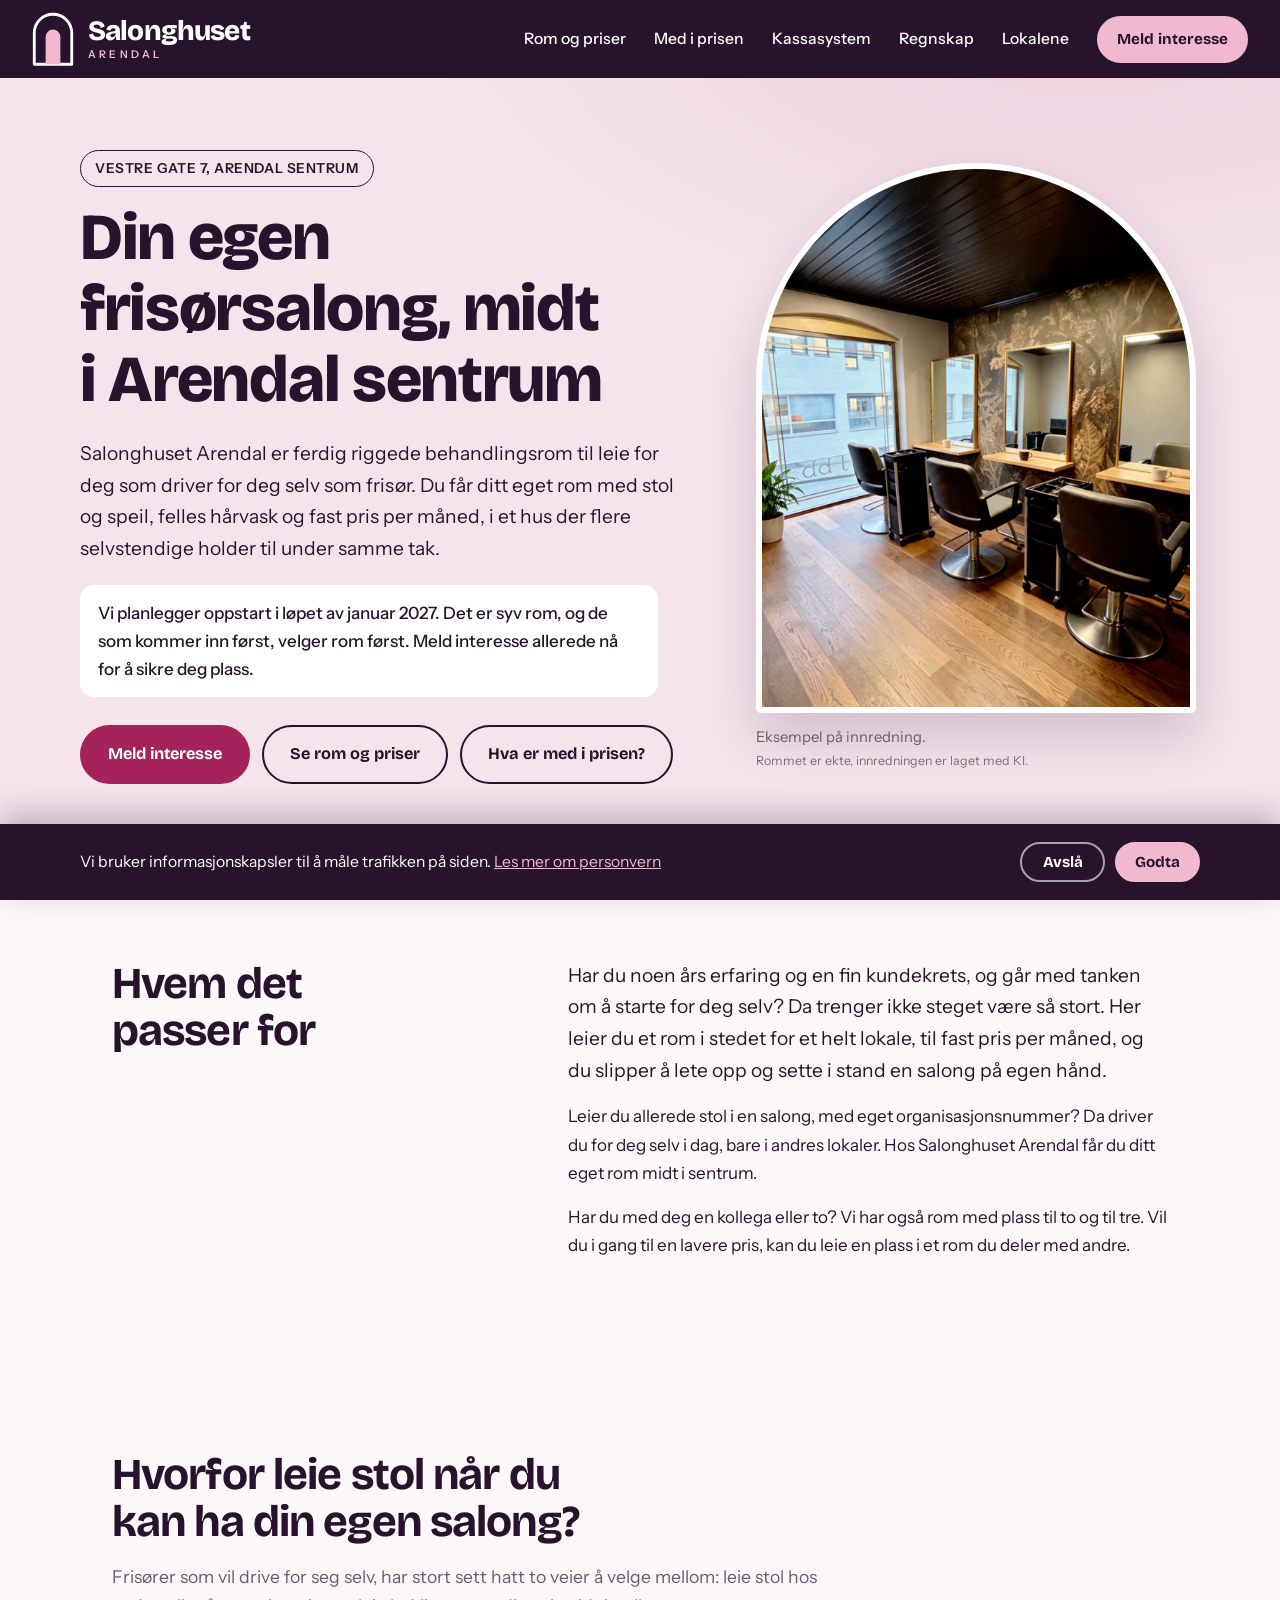
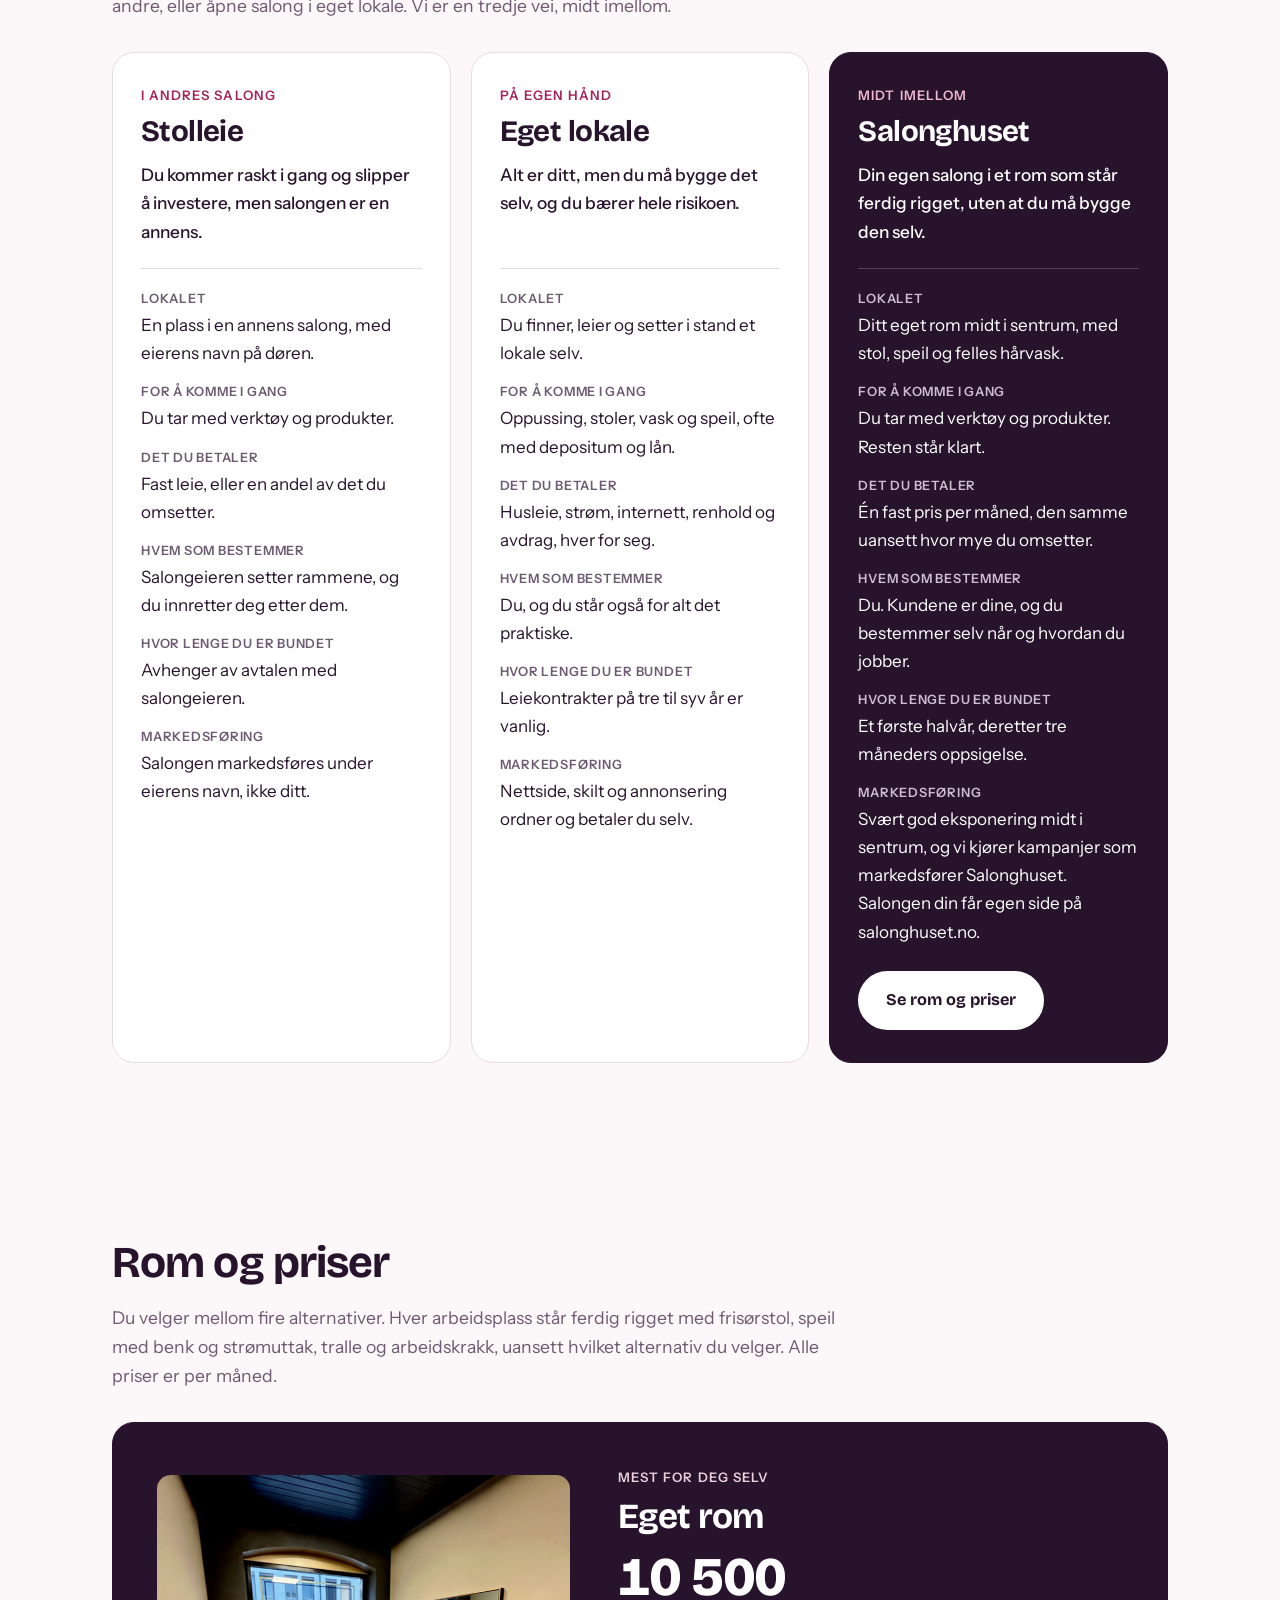
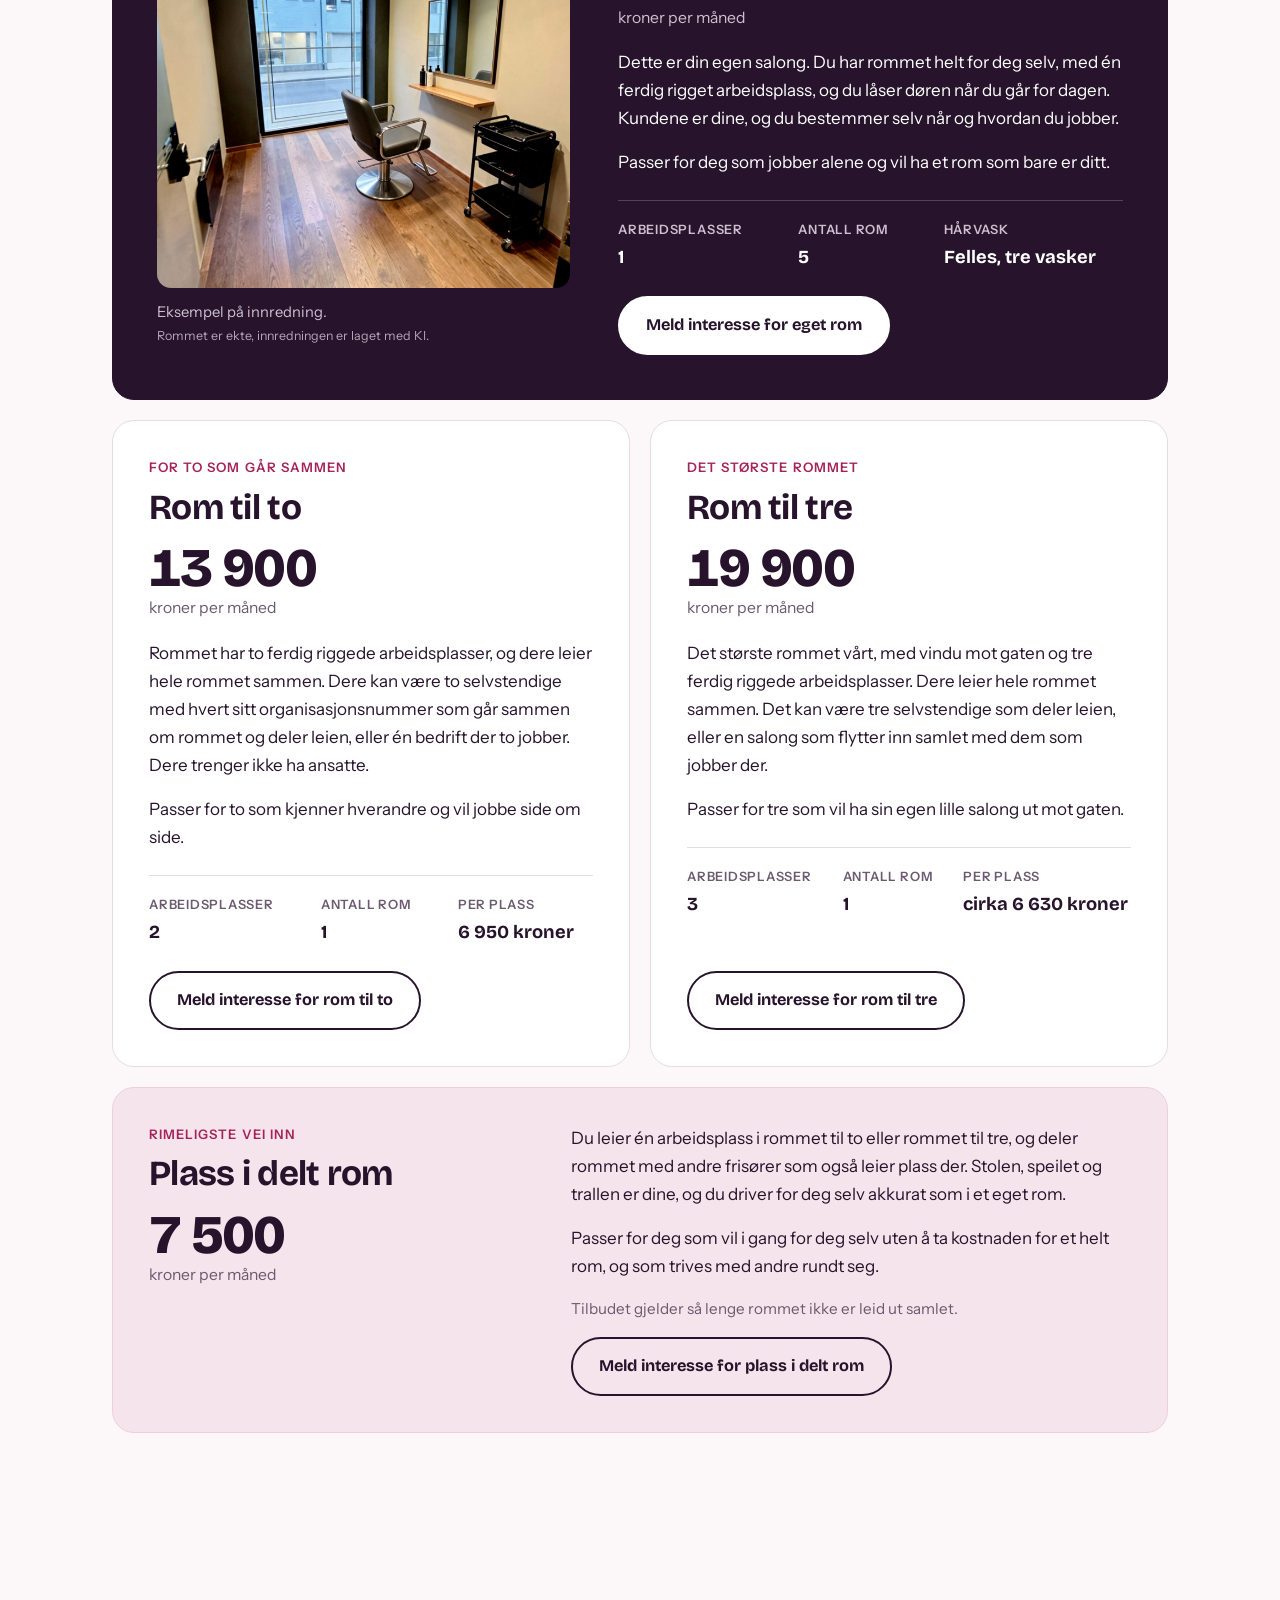
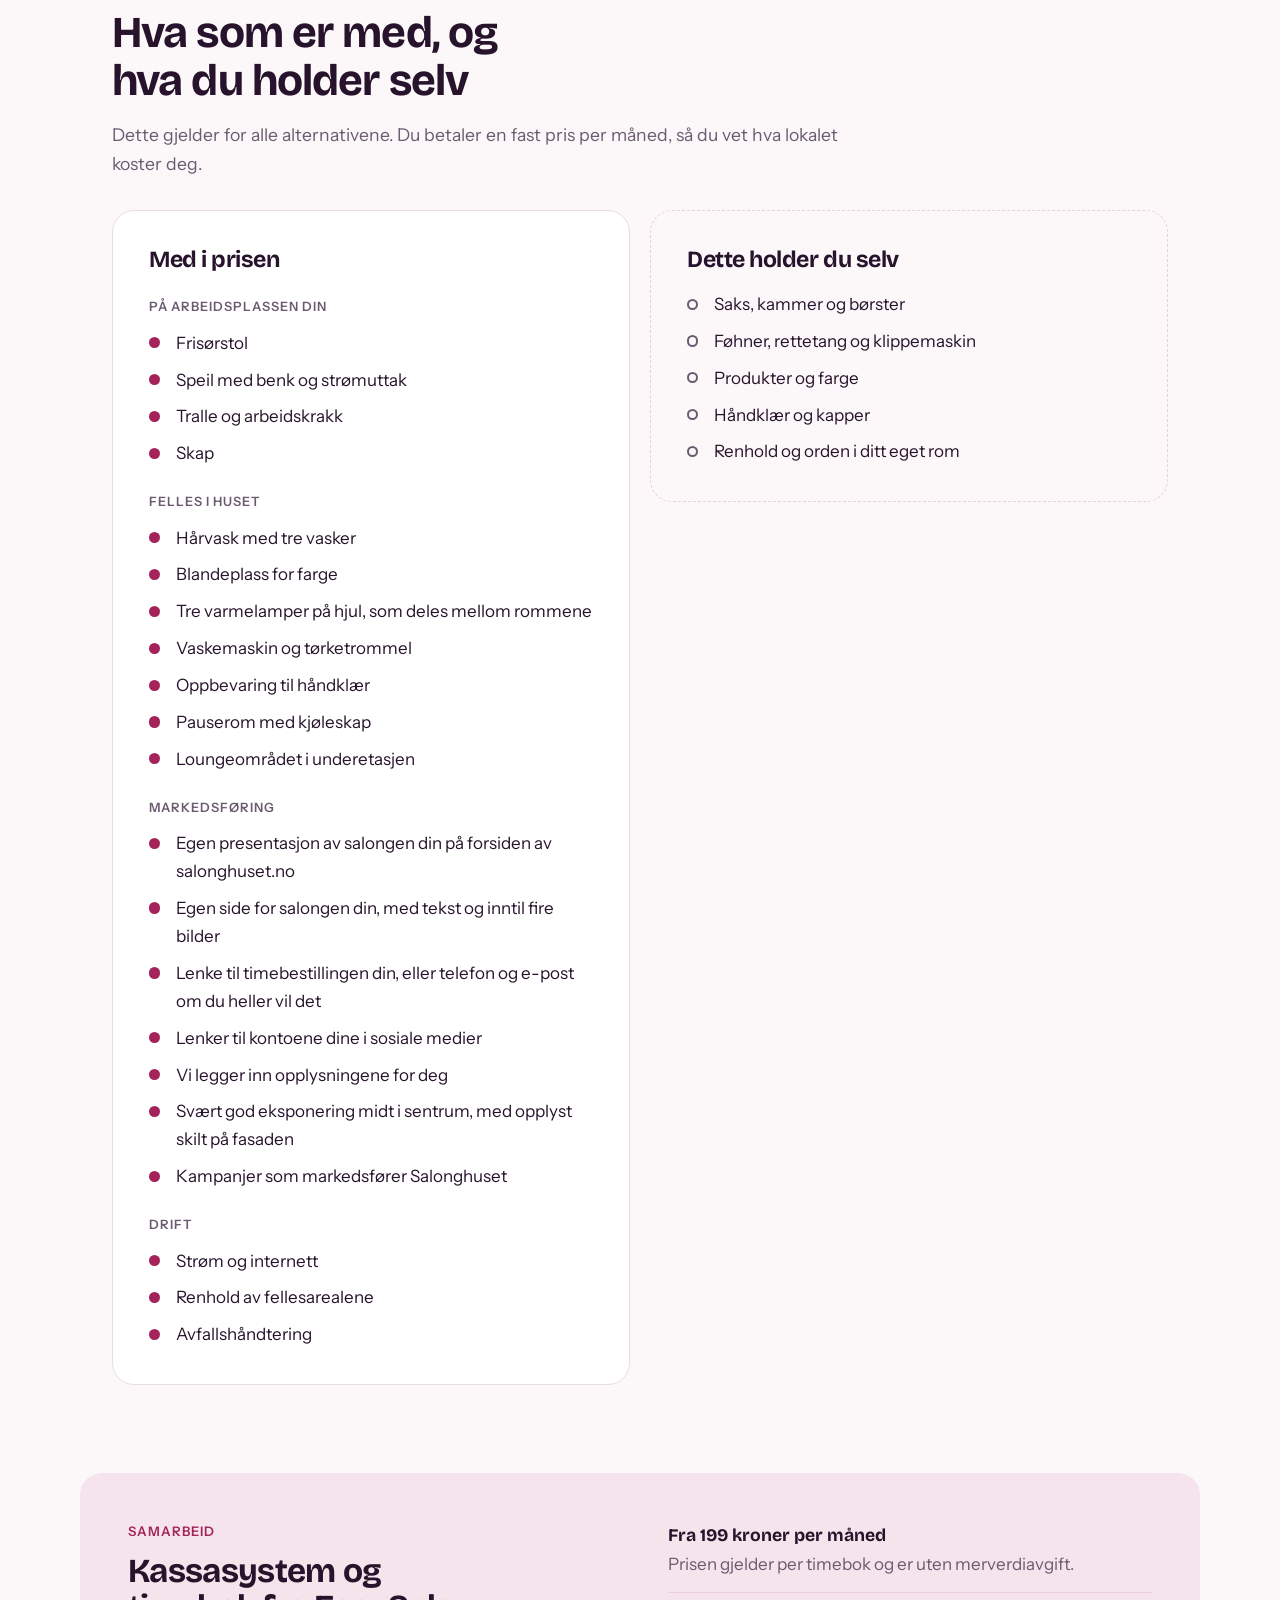
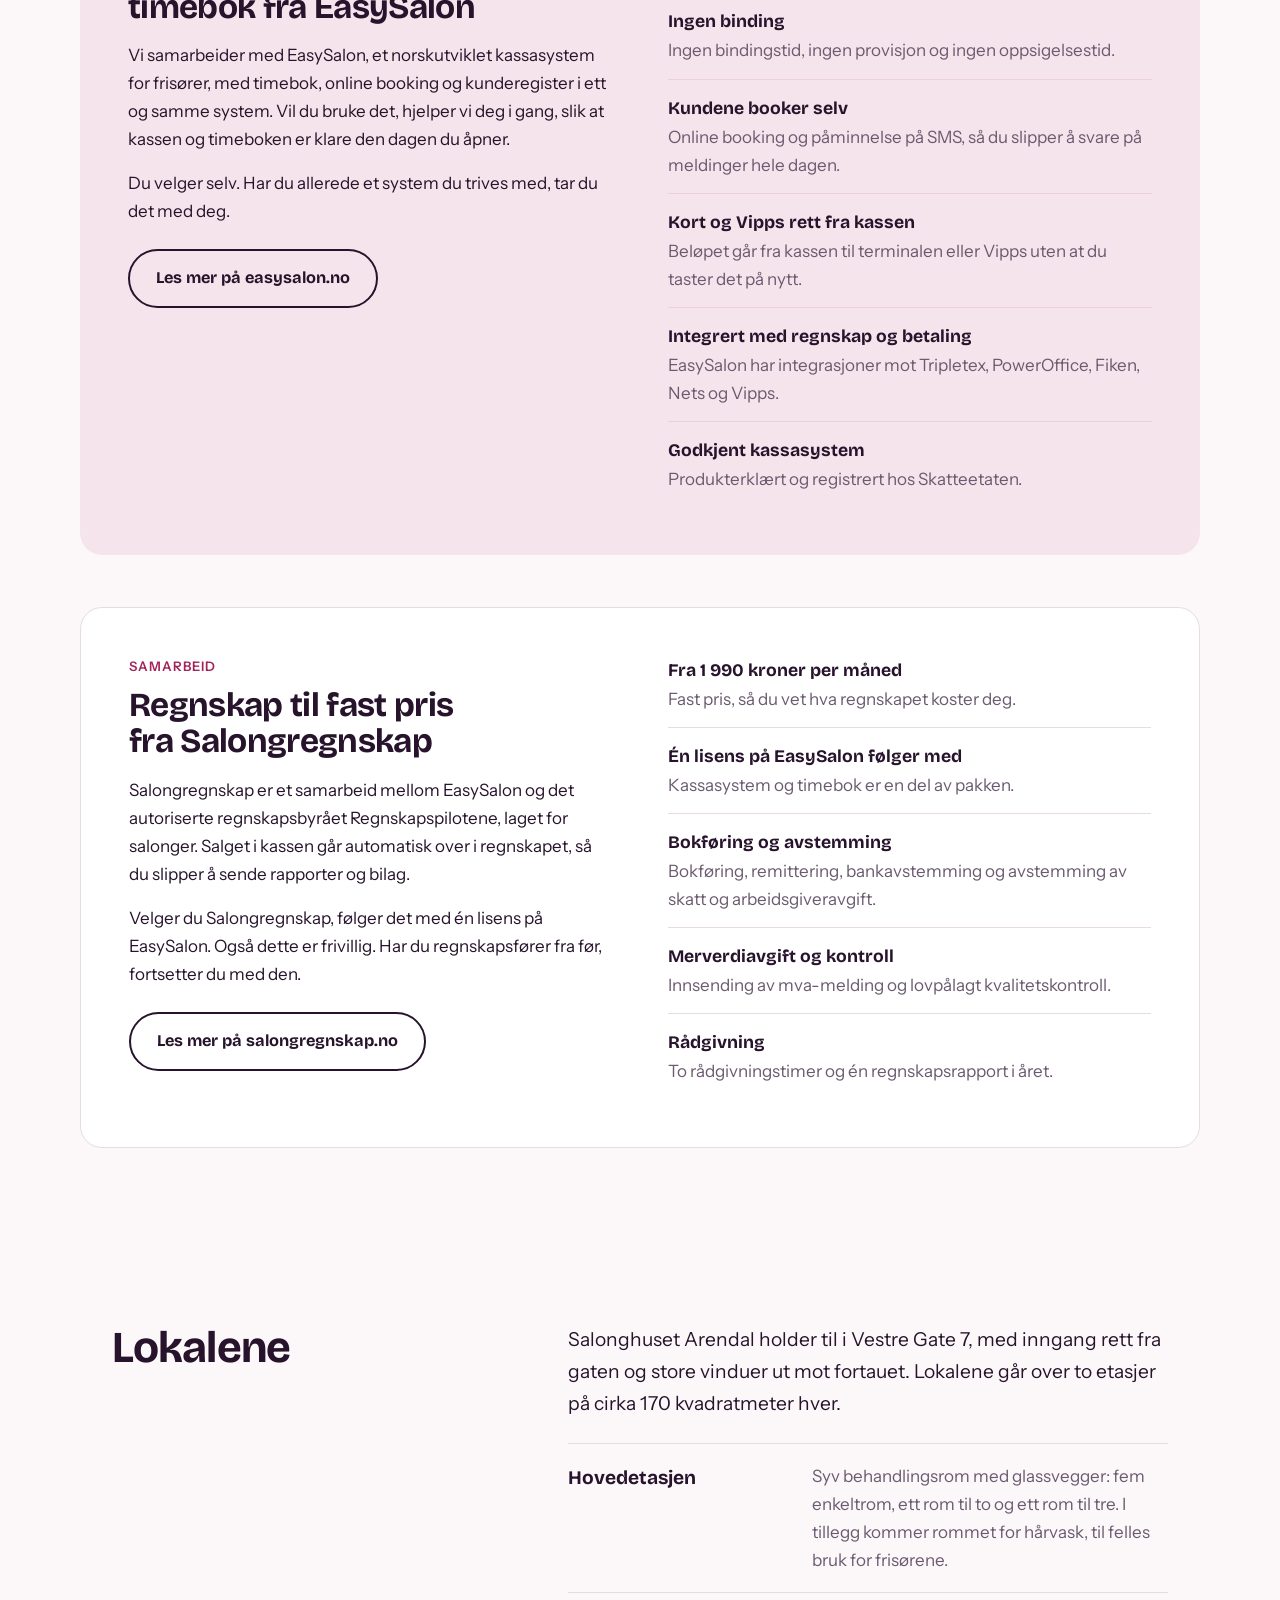
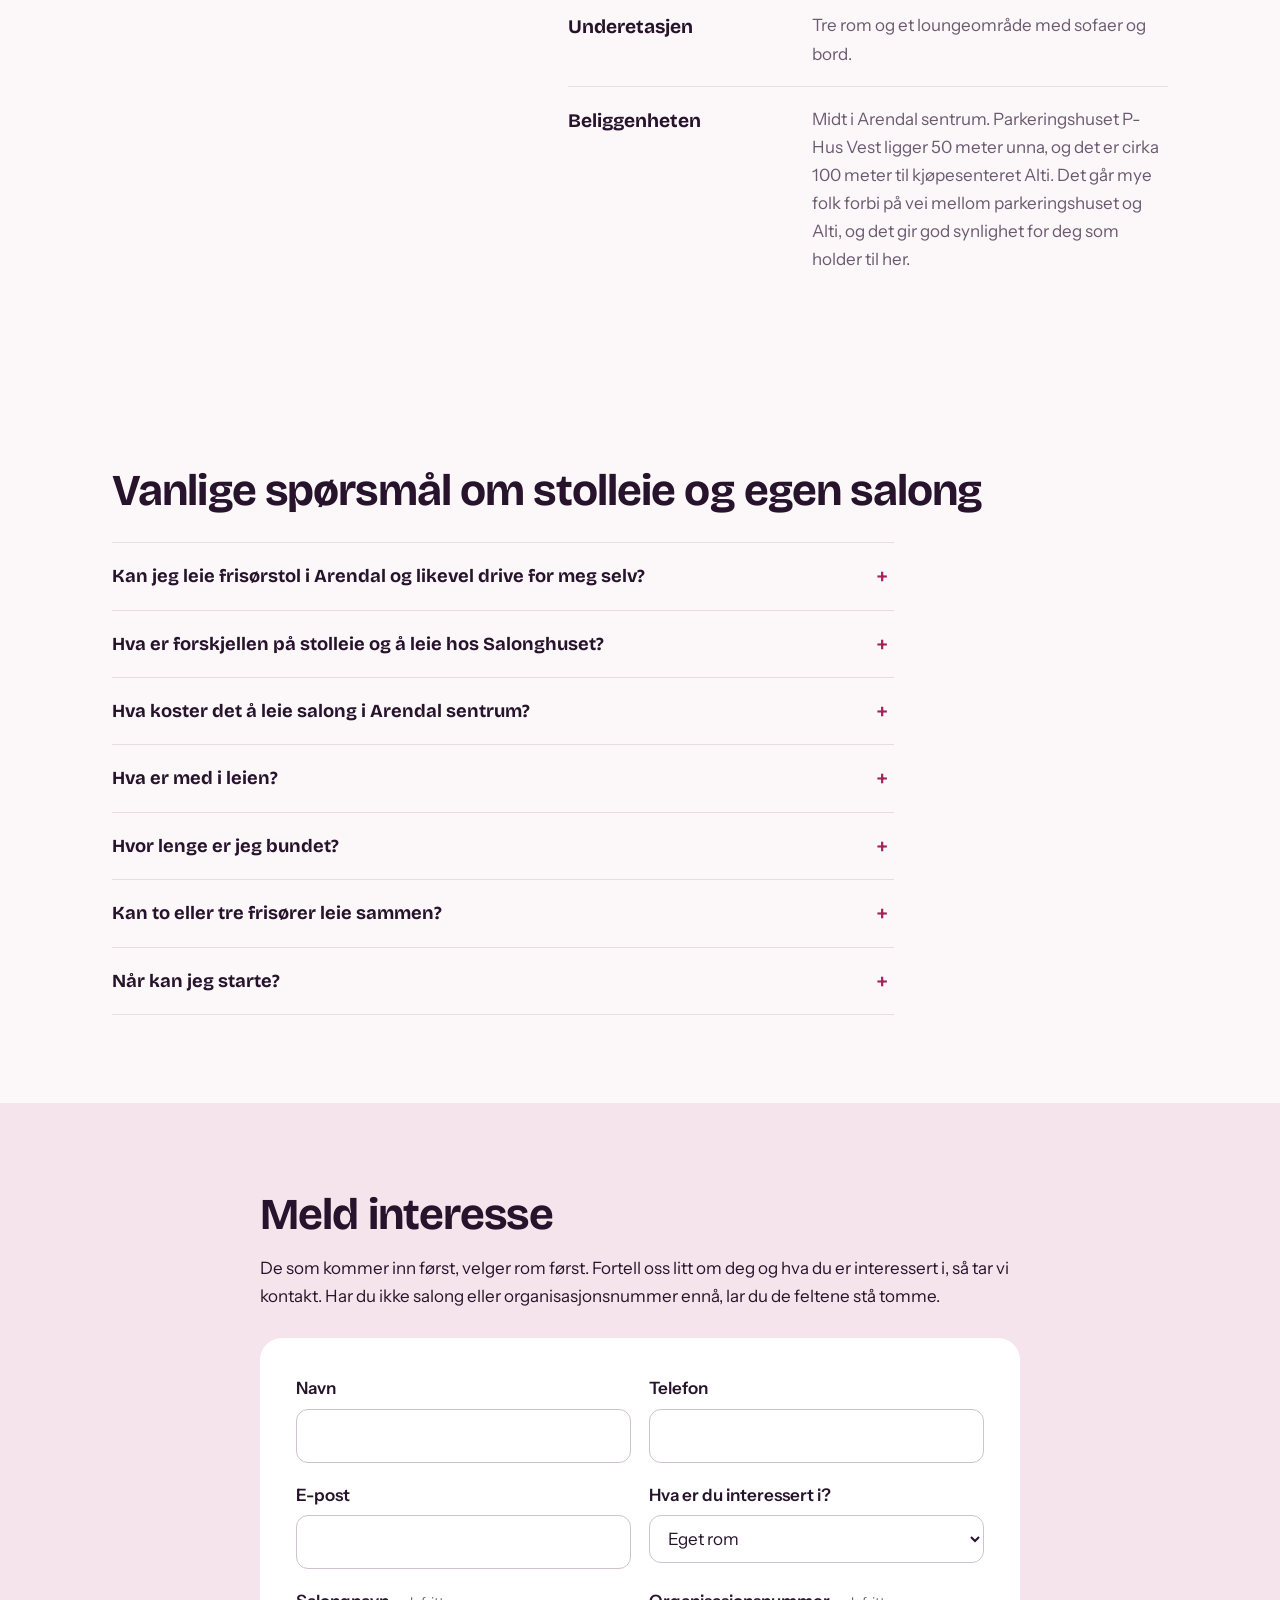
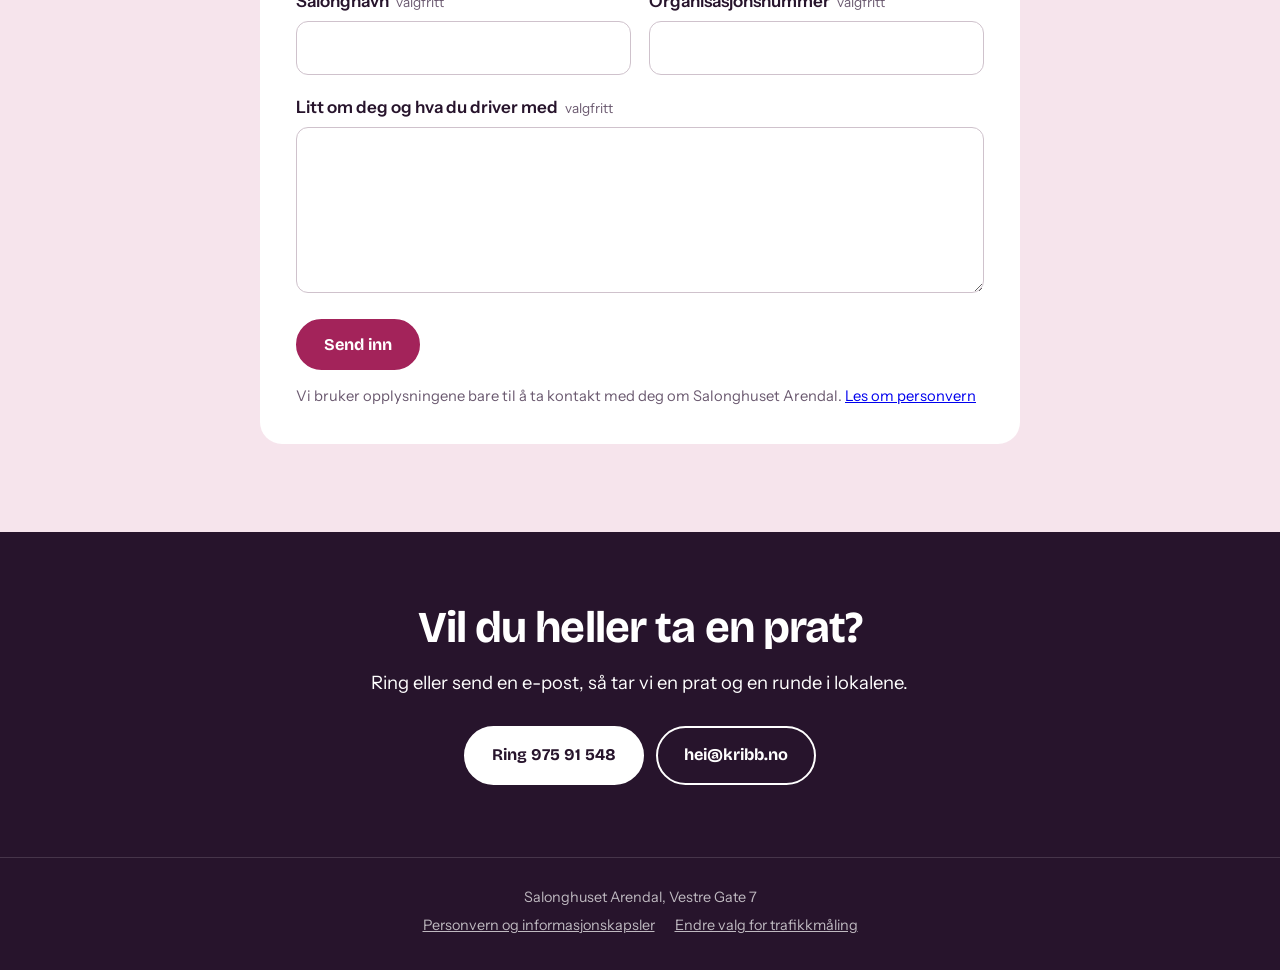
==== commit 82f17b74: "Legg til vanlige spørsmål om stolleie og egen salong på siden for frisører Sju spørsmål og svar, byg" ====
--- a/nettsted/lei-salong.html
+++ b/nettsted/lei-salong.html
@@ -87,12 +87,79 @@
     }
   </script>
 
+  <!-- De samme spørsmålene og svarene som står i seksjonen «Vanlige spørsmål» på siden.
+       Endres teksten der, må den endres her også. -->
+  <script type="application/ld+json">
+    {
+      "@context": "https://schema.org",
+      "@type": "FAQPage",
+      "inLanguage": "nb",
+      "mainEntity": [
+        {
+          "@type": "Question",
+          "name": "Kan jeg leie frisørstol i Arendal og likevel drive for meg selv?",
+          "acceptedAnswer": {
+            "@type": "Answer",
+            "text": "Ja. Med plass i delt rom leier du én ferdig rigget arbeidsplass til 7 500 kroner per måned. Stolen, speilet og trallen er dine, og du driver under ditt eget navn med dine egne kunder. Vil du ha et rom som bare er ditt, koster eget rom 10 500 kroner per måned."
+          }
+        },
+        {
+          "@type": "Question",
+          "name": "Hva er forskjellen på stolleie og å leie hos Salonghuset?",
+          "acceptedAnswer": {
+            "@type": "Answer",
+            "text": "Ved vanlig stolleie leier du en plass i en annens salong, og salongeieren setter rammene. Hos oss leier du av huset, ikke av en annen frisør. Du bestemmer selv når og hvordan du jobber, og du betaler den samme faste prisen uansett hvor mye du omsetter."
+          }
+        },
+        {
+          "@type": "Question",
+          "name": "Hva koster det å leie salong i Arendal sentrum?",
+          "acceptedAnswer": {
+            "@type": "Answer",
+            "text": "Eget rom koster 10 500 kroner per måned, rom til to 13 900 kroner, rom til tre 19 900 kroner og plass i delt rom 7 500 kroner. Arbeidsplassen står ferdig rigget, så du slipper å investere i innredning."
+          }
+        },
+        {
+          "@type": "Question",
+          "name": "Hva er med i leien?",
+          "acceptedAnswer": {
+            "@type": "Answer",
+            "text": "Frisørstol, speil med benk og strømuttak, tralle, arbeidskrakk og skap. Felles i huset er hårvask med tre vasker, blandeplass for farge, varmelamper, vaskemaskin, tørketrommel og pauserom. Strøm, internett, renhold av fellesarealene og markedsføring av huset er også med. Verktøy, produkter og håndklær holder du selv."
+          }
+        },
+        {
+          "@type": "Question",
+          "name": "Hvor lenge er jeg bundet?",
+          "acceptedAnswer": {
+            "@type": "Answer",
+            "text": "Et første halvår, og deretter tre måneders oppsigelse. Til sammenligning er leiekontrakter på tre til syv år vanlig når du leier eget lokale."
+          }
+        },
+        {
+          "@type": "Question",
+          "name": "Kan to eller tre frisører leie sammen?",
+          "acceptedAnswer": {
+            "@type": "Answer",
+            "text": "Ja. Vi har ett rom til to og ett rom til tre, og dere leier da hele rommet sammen. Dere kan være selvstendige med hvert sitt organisasjonsnummer som deler leien, eller én bedrift der flere jobber."
+          }
+        },
+        {
+          "@type": "Question",
+          "name": "Når kan jeg starte?",
+          "acceptedAnswer": {
+            "@type": "Answer",
+            "text": "Vi planlegger oppstart i løpet av januar 2027. Det er syv rom, og de som kommer inn først, velger rom først. Meld interesse i skjemaet under, så tar vi kontakt."
+          }
+        }
+      ]
+    }
+  </script>
+
+  <link rel="icon" href="favicon.ico" sizes="48x48">
   <link rel="icon" type="image/svg+xml" href="bilder/ikon.svg">
   <link rel="apple-touch-icon" href="bilder/ikon-180.png">
   <meta name="theme-color" content="#27142c">
-  <link rel="preconnect" href="https://fonts.googleapis.com">
-  <link rel="preconnect" href="https://fonts.gstatic.com" crossorigin>
-  <link rel="stylesheet" href="https://fonts.googleapis.com/css2?family=Bricolage+Grotesque:opsz,wght@12..96,500;12..96,700;12..96,800&family=Instrument+Sans:wght@400;500;600&display=swap">
+  <link rel="stylesheet" href="skrifter/skrifter.css">
   <link rel="stylesheet" href="stil.css">
 </head>
 <body>
@@ -370,8 +437,8 @@
             <li>Lenke til timebestillingen din, eller telefon og e-post om du heller vil det</li>
             <li>Lenker til kontoene dine i sosiale medier</li>
             <li>Vi legger inn opplysningene for deg</li>
-          <li>Svært god eksponering midt i sentrum, med opplyst skilt på fasaden</li>
-          <li>Kampanjer som markedsfører Salonghuset</li>
+            <li>Svært god eksponering midt i sentrum, med opplyst skilt på fasaden</li>
+            <li>Kampanjer som markedsfører Salonghuset</li>
           </ul>
           <h4>Drift</h4>
           <ul>
@@ -509,6 +576,40 @@
       </div>
     </section>
 
+    <section class="sporsmal" id="sporsmal">
+      <h2>Vanlige spørsmål om stolleie og egen salong</h2>
+      <div class="sporsmal-liste">
+        <details>
+          <summary>Kan jeg leie frisørstol i Arendal og likevel drive for meg selv?</summary>
+          <p>Ja. Med plass i delt rom leier du én ferdig rigget arbeidsplass til 7 500 kroner per måned. Stolen, speilet og trallen er dine, og du driver under ditt eget navn med dine egne kunder. Vil du ha et rom som bare er ditt, koster eget rom 10 500 kroner per måned.</p>
+        </details>
+        <details>
+          <summary>Hva er forskjellen på stolleie og å leie hos Salonghuset?</summary>
+          <p>Ved vanlig stolleie leier du en plass i en annens salong, og salongeieren setter rammene. Hos oss leier du av huset, ikke av en annen frisør. Du bestemmer selv når og hvordan du jobber, og du betaler den samme faste prisen uansett hvor mye du omsetter.</p>
+        </details>
+        <details>
+          <summary>Hva koster det å leie salong i Arendal sentrum?</summary>
+          <p>Eget rom koster 10 500 kroner per måned, rom til to 13 900 kroner, rom til tre 19 900 kroner og plass i delt rom 7 500 kroner. Arbeidsplassen står ferdig rigget, så du slipper å investere i innredning.</p>
+        </details>
+        <details>
+          <summary>Hva er med i leien?</summary>
+          <p>Frisørstol, speil med benk og strømuttak, tralle, arbeidskrakk og skap. Felles i huset er hårvask med tre vasker, blandeplass for farge, varmelamper, vaskemaskin, tørketrommel og pauserom. Strøm, internett, renhold av fellesarealene og markedsføring av huset er også med. Verktøy, produkter og håndklær holder du selv.</p>
+        </details>
+        <details>
+          <summary>Hvor lenge er jeg bundet?</summary>
+          <p>Et første halvår, og deretter tre måneders oppsigelse. Til sammenligning er leiekontrakter på tre til syv år vanlig når du leier eget lokale.</p>
+        </details>
+        <details>
+          <summary>Kan to eller tre frisører leie sammen?</summary>
+          <p>Ja. Vi har ett rom til to og ett rom til tre, og dere leier da hele rommet sammen. Dere kan være selvstendige med hvert sitt organisasjonsnummer som deler leien, eller én bedrift der flere jobber.</p>
+        </details>
+        <details>
+          <summary>Når kan jeg starte?</summary>
+          <p>Vi planlegger oppstart i løpet av januar 2027. Det er syv rom, og de som kommer inn først, velger rom først. Meld interesse i skjemaet under, så tar vi kontakt.</p>
+        </details>
+      </div>
+    </section>
+
     <section class="interesse" id="interesse">
       <div class="interesse-innhold">
         <h2>Meld interesse</h2>
--- a/nettsted/skrifter/skrifter.css
+++ b/nettsted/skrifter/skrifter.css
@@ -0,0 +1,38 @@
+/* Skriftene Bricolage Grotesque og Instrument Sans (SIL Open Font License 1.1).
+   Filene ligger her i mappen, slik at ingenting hentes fra Google Fonts. */
+@font-face {
+  font-family: 'Bricolage Grotesque';
+  font-style: normal;
+  font-weight: 500 800;
+  font-stretch: 100%;
+  font-display: swap;
+  src: url(bricolage-grotesque-latin-ext.woff2) format('woff2');
+  unicode-range: U+0100-02BA, U+02BD-02C5, U+02C7-02CC, U+02CE-02D7, U+02DD-02FF, U+0304, U+0308, U+0329, U+1D00-1DBF, U+1E00-1E9F, U+1EF2-1EFF, U+2020, U+20A0-20AB, U+20AD-20C4, U+2113, U+2C60-2C7F, U+A720-A7FF;
+}
+@font-face {
+  font-family: 'Bricolage Grotesque';
+  font-style: normal;
+  font-weight: 500 800;
+  font-stretch: 100%;
+  font-display: swap;
+  src: url(bricolage-grotesque-latin.woff2) format('woff2');
+  unicode-range: U+0000-00FF, U+0131, U+0152-0153, U+02BB-02BC, U+02C6, U+02DA, U+02DC, U+0304, U+0308, U+0329, U+2000-206F, U+20AC, U+2122, U+2191, U+2193, U+2212, U+2215, U+FEFF, U+FFFD;
+}
+@font-face {
+  font-family: 'Instrument Sans';
+  font-style: normal;
+  font-weight: 400 600;
+  font-stretch: 100%;
+  font-display: swap;
+  src: url(instrument-sans-latin-ext.woff2) format('woff2');
+  unicode-range: U+0100-02BA, U+02BD-02C5, U+02C7-02CC, U+02CE-02D7, U+02DD-02FF, U+0304, U+0308, U+0329, U+1D00-1DBF, U+1E00-1E9F, U+1EF2-1EFF, U+2020, U+20A0-20AB, U+20AD-20C4, U+2113, U+2C60-2C7F, U+A720-A7FF;
+}
+@font-face {
+  font-family: 'Instrument Sans';
+  font-style: normal;
+  font-weight: 400 600;
+  font-stretch: 100%;
+  font-display: swap;
+  src: url(instrument-sans-latin.woff2) format('woff2');
+  unicode-range: U+0000-00FF, U+0131, U+0152-0153, U+02BB-02BC, U+02C6, U+02DA, U+02DC, U+0304, U+0308, U+0329, U+2000-206F, U+20AC, U+2122, U+2191, U+2193, U+2212, U+2215, U+FEFF, U+FFFD;
+}
--- a/nettsted/stil.css
+++ b/nettsted/stil.css
@@ -230,6 +230,7 @@
 .alternativene,
 .med-i-prisen,
 .lokalene,
+.sporsmal,
 .topp-innhold {
   max-width: var(--sidebredde);
   margin: 0 auto;
@@ -769,6 +770,50 @@
 .etasjer dd {
   margin: 0;
   max-width: 40em;
+  color: var(--dempet);
+}
+
+/* Vanlige spørsmål: hvert spørsmål åpnes ved trykk */
+.sporsmal-liste {
+  max-width: 46em;
+  margin-top: 1.75rem;
+  border-bottom: 1px solid var(--linje);
+}
+
+.sporsmal details {
+  border-top: 1px solid var(--linje);
+}
+
+.sporsmal summary {
+  position: relative;
+  padding: 18px 40px 18px 0;
+  font-family: var(--overskrift);
+  font-size: 1.15rem;
+  font-weight: 700;
+  cursor: pointer;
+  list-style: none;
+}
+
+.sporsmal summary::-webkit-details-marker {
+  display: none;
+}
+
+.sporsmal summary::after {
+  content: '+';
+  position: absolute;
+  top: 14px;
+  right: 6px;
+  color: var(--baer);
+  font-size: 1.5rem;
+  font-weight: 500;
+}
+
+.sporsmal details[open] summary::after {
+  content: '−';
+}
+
+.sporsmal details p {
+  margin: 0 0 20px;
   color: var(--dempet);
 }
 
